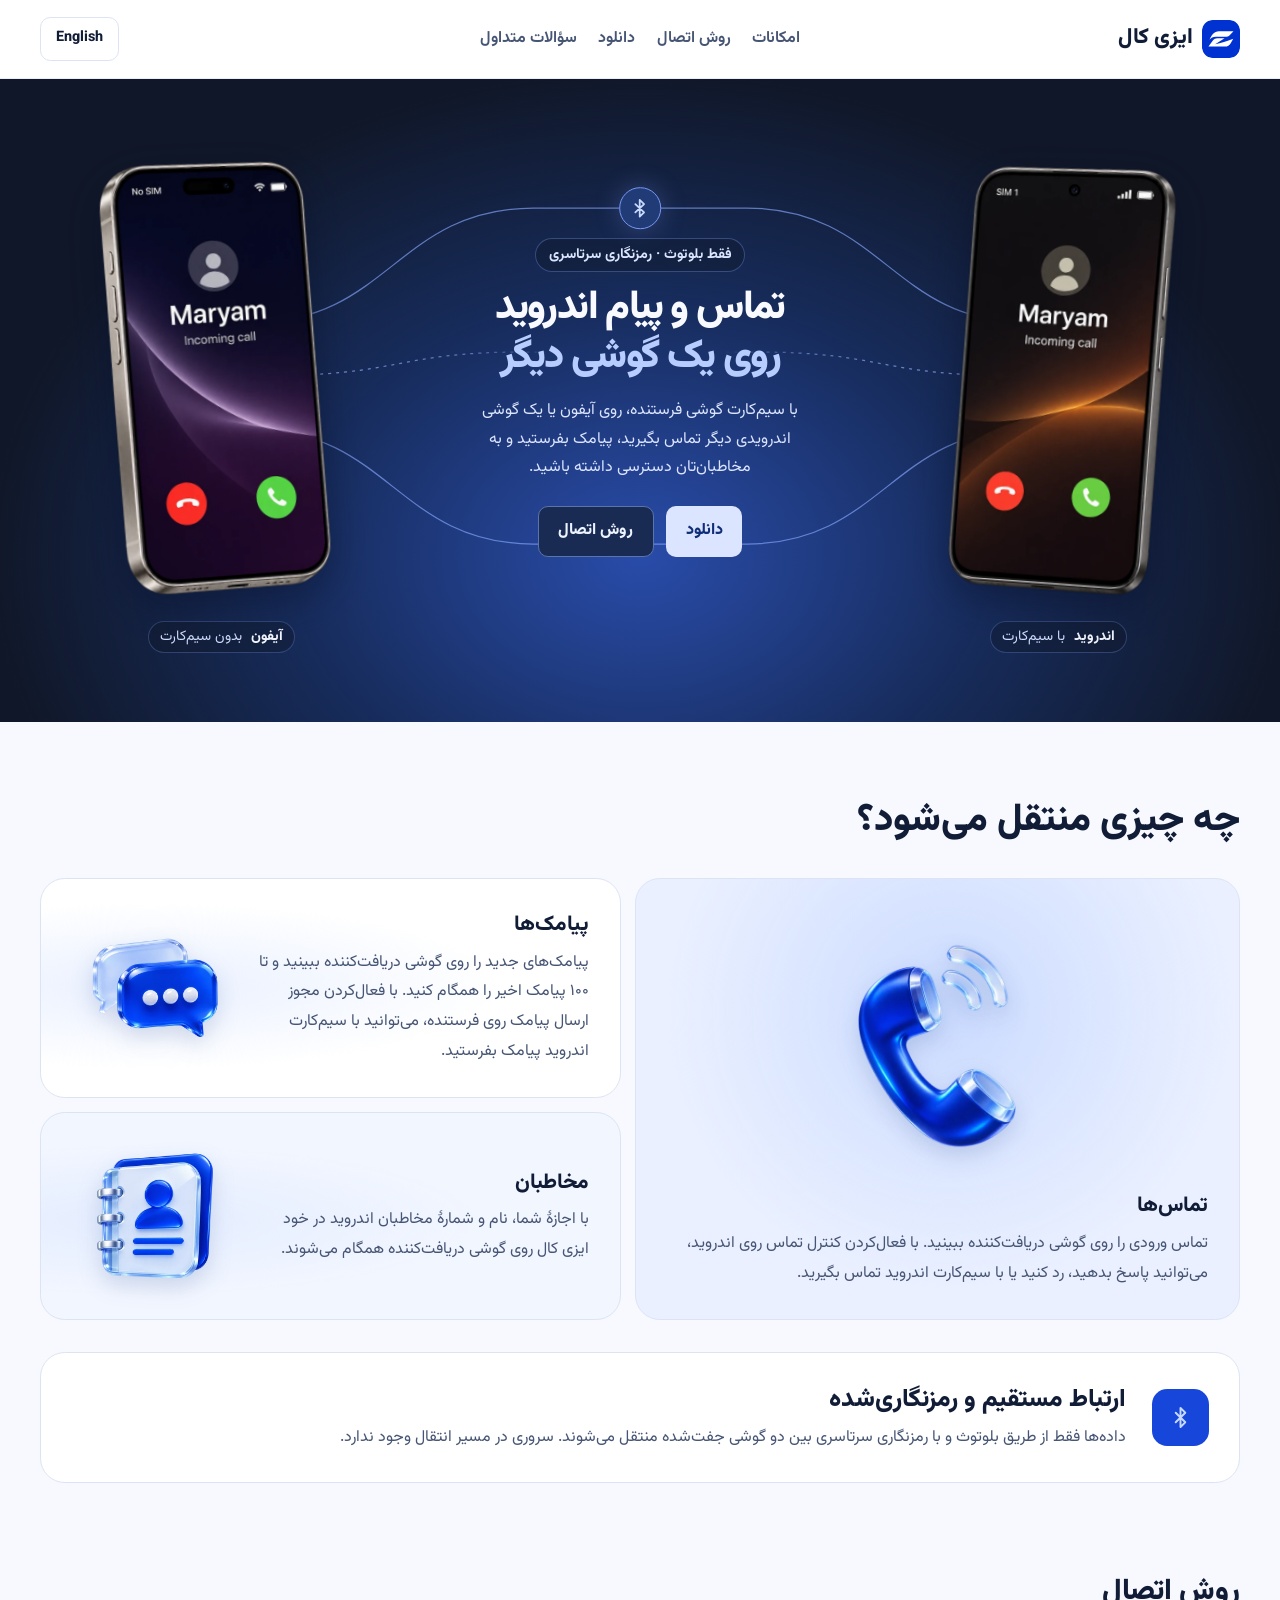
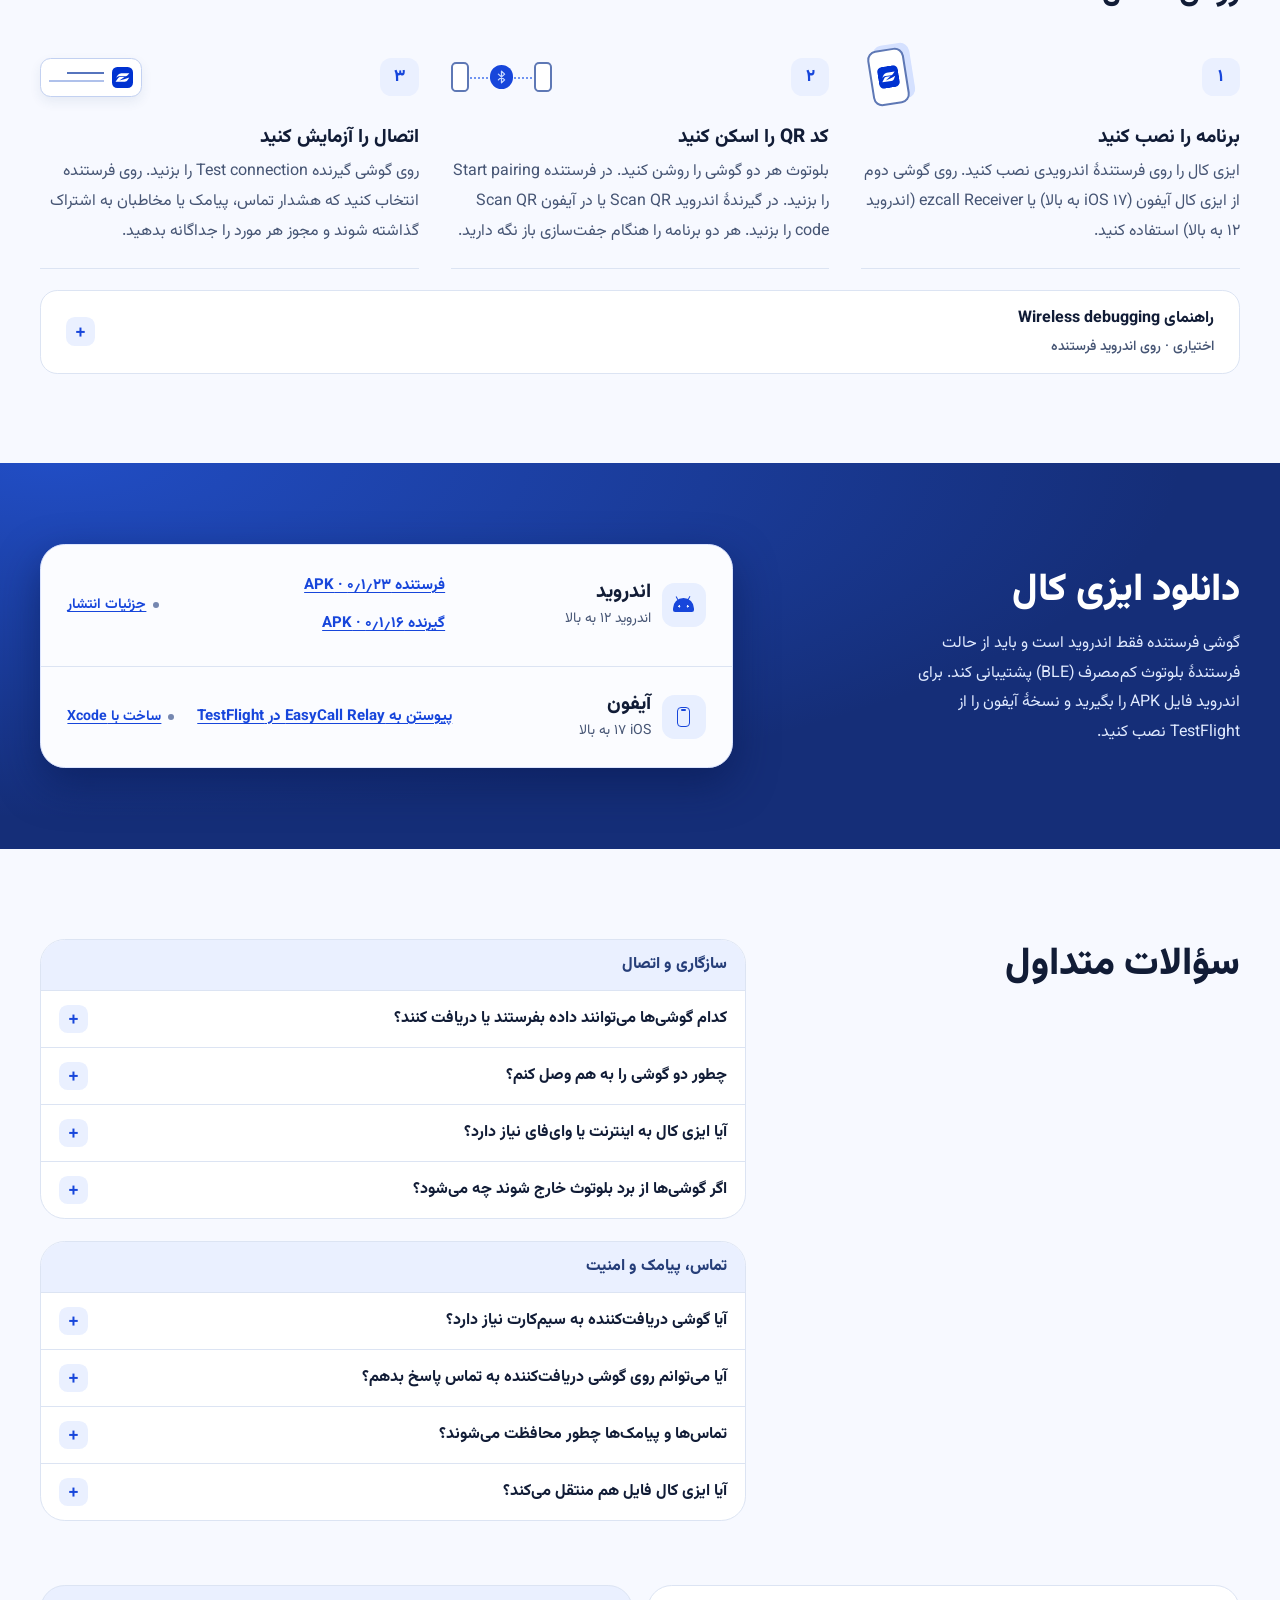
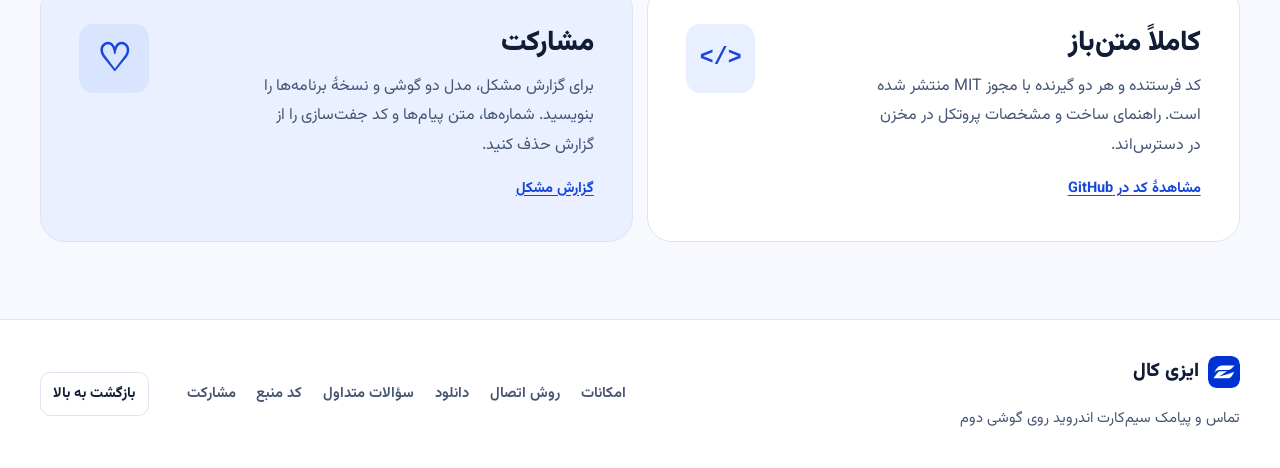
==== docs/index.html @ 279ec1f6 "Release EasyCall Android Sender 0.1.23 and Receiver 0.1.16 Sender checks in a live relayed call whet" ====
<!doctype html>
<html lang="fa" dir="rtl">
<head>
  <meta charset="utf-8">
  <meta name="viewport" content="width=device-width, initial-scale=1">
  <meta name="description" content="با ایزی کال، تماس و پیامک سیم‌کارت اندروید را روی آیفون یا یک گوشی اندرویدی دیگر مدیریت کنید و مخاطبان را از طریق بلوتوث با رمزنگاری سرتاسری همگام کنید.">
  <meta name="theme-color" content="#f7f9ff">
  <meta property="og:type" content="website">
  <meta property="og:title" content="ایزی کال | تماس و پیام اندروید روی یک گوشی دیگر">
  <meta property="og:description" content="تماس و پیامک سیم‌کارت اندروید را با بلوتوث روی آیفون یا یک گوشی اندرویدی دیگر مدیریت کنید.">
  <meta property="og:url" content="https://ehsatn.github.io/EZcall/">
  <meta property="og:image" content="https://ehsatn.github.io/EZcall/assets/ezcall-app-icon.png?v=vector">
  <link rel="alternate" hreflang="fa" href="https://ehsatn.github.io/EZcall/">
  <link rel="alternate" hreflang="en" href="https://ehsatn.github.io/EZcall/en.html">
  <link rel="canonical" href="https://ehsatn.github.io/EZcall/">
  <title>ایزی کال | تماس و پیام اندروید روی یک گوشی دیگر</title>
  <link rel="icon" href="assets/ezcall-app-icon.svg" type="image/svg+xml" sizes="any">
  <link rel="apple-touch-icon" href="assets/ezcall-app-icon.png?v=vector">
  <link rel="stylesheet" href="site.css">
</head>
<body>
  <a class="skip" href="#main">رفتن به محتوا</a>
  <header class="site-header" id="top">
    <div class="header wrap">
      <a class="brand" href="#top" aria-label="ایزی کال، ابتدای صفحه">
        <img src="assets/ezcall-app-icon.svg" width="44" height="44" alt=""><span>ایزی کال</span>
      </a>
      <nav aria-label="منوی اصلی">
        <a href="#features">امکانات</a>
        <a href="#how">روش اتصال</a>
        <a href="#download">دانلود</a>
        <a href="#faq">سؤالات متداول</a>
      </nav>
      <a class="header-action" lang="en" hreflang="en" href="en.html">English</a>
    </div>
  </header>

  <main id="main" tabindex="-1">
    <section class="hero" aria-labelledby="title">
      <div class="hero-layout wrap">
        <div class="hero-copy">
          <p class="eyebrow">فقط بلوتوث · رمزنگاری سرتاسری</p>
          <h1 id="title">تماس و پیام اندروید <span>روی یک گوشی دیگر</span></h1>
          <p class="hero-description">با سیم‌کارت گوشی فرستنده، روی آیفون یا یک گوشی اندرویدی دیگر تماس بگیرید، پیامک بفرستید و به مخاطبان‌تان دسترسی داشته باشید.</p>
          <div class="actions">
            <a class="button primary" href="#download">دانلود</a>
            <a class="button secondary" href="#how">روش اتصال</a>
          </div>
        </div>
        <figure class="hero-art">
          <div class="hero-devices">
            <svg class="hero-routes" viewBox="0 0 800 400" preserveAspectRatio="none" fill="none" aria-hidden="true" focusable="false">
              <defs>
                <linearGradient id="relay-midline">
                  <stop offset="0" stop-color="#98b6ff"/>
                  <stop offset=".28" stop-color="#98b6ff" stop-opacity=".65"/>
                  <stop offset=".4" stop-color="#98b6ff" stop-opacity="0"/>
                  <stop offset=".6" stop-color="#98b6ff" stop-opacity="0"/>
                  <stop offset=".72" stop-color="#98b6ff" stop-opacity=".65"/>
                  <stop offset="1" stop-color="#98b6ff"/>
                </linearGradient>
              </defs>
              <path class="route-outer" d="M0 155C136 155 149 60 289 60H511C651 60 664 155 800 155" vector-effect="non-scaling-stroke"/>
              <path class="route-inner" d="M0 200C158 200 140 180 281 180H519C660 180 642 200 800 200" vector-effect="non-scaling-stroke"/>
              <path class="route-outer" d="M0 245C136 245 149 340 289 340H511C651 340 664 245 800 245" vector-effect="non-scaling-stroke"/>
            </svg>
            <img class="hero-phone hero-phone-android" src="assets/ezcall-hero-android-maryam.webp" width="720" height="1080" fetchpriority="high" alt="تماس ورودی Maryam روی گوشی اندروید با نشان SIM 1">
            <span class="hero-relay" aria-hidden="true"><img src="assets/bluetooth.svg?v=ezcall-blue" width="24" height="24" alt=""></span>
            <img class="hero-phone hero-phone-iphone" src="assets/ezcall-hero-iphone-maryam.webp" width="720" height="1080" fetchpriority="high" alt="تماس ورودی Maryam روی آیفون با نشان No SIM">
          </div>
          <figcaption>
            <span><b>اندروید</b> با سیم‌کارت</span>
            <span><b>آیفون</b> بدون سیم‌کارت</span>
          </figcaption>
        </figure>
      </div>
    </section>

    <section class="features wrap" id="features" aria-labelledby="features-title">
      <h2 id="features-title">چه چیزی منتقل می‌شود؟</h2>
      <div class="feature-grid">
        <article class="feature-card feature-call">
          <div>
            <h3>تماس‌ها</h3>
            <p>تماس ورودی را روی گوشی دریافت‌کننده ببینید. با فعال‌کردن کنترل تماس روی اندروید، می‌توانید پاسخ بدهید، رد کنید یا با سیم‌کارت اندروید تماس بگیرید.</p>
          </div>
          <img src="assets/ezcall-feature-call.webp" width="500" height="500" alt="" loading="lazy">
        </article>
        <article class="feature-card feature-message">
          <div>
            <h3>پیامک‌ها</h3>
            <p>پیامک‌های جدید را روی گوشی دریافت‌کننده ببینید و تا ۱۰۰ پیامک اخیر را همگام کنید. با فعال‌کردن مجوز ارسال پیامک روی فرستنده، می‌توانید با سیم‌کارت اندروید پیامک بفرستید.</p>
          </div>
          <img src="assets/ezcall-feature-message.webp" width="500" height="500" alt="" loading="lazy">
        </article>
        <article class="feature-card feature-contacts">
          <div>
            <h3>مخاطبان</h3>
            <p>با اجازهٔ شما، نام و شمارهٔ مخاطبان اندروید در خود ایزی کال روی گوشی دریافت‌کننده همگام می‌شوند.</p>
          </div>
          <img src="assets/ezcall-feature-contacts.webp" width="500" height="500" alt="" loading="lazy">
        </article>
      </div>
    </section>

    <section class="privacy wrap" aria-labelledby="privacy-title">
      <div class="privacy-panel">
        <span class="privacy-icon" aria-hidden="true"><img src="assets/bluetooth.svg?v=ezcall-blue" width="28" height="28" alt=""></span>
        <div>
          <h2 id="privacy-title">ارتباط مستقیم و رمزنگاری‌شده</h2>
          <p>داده‌ها فقط از طریق بلوتوث و با رمزنگاری سرتاسری بین دو گوشی جفت‌شده منتقل می‌شوند. سروری در مسیر انتقال وجود ندارد.</p>
        </div>
      </div>
    </section>

    <section class="how wrap" id="how" aria-labelledby="how-title">
      <h2 id="how-title">روش اتصال</h2>
      <ol class="steps" role="list">
        <li>
          <div class="step-art" aria-hidden="true">
            <span class="step-index">۱</span>
            <span class="install-preview"><img src="assets/ezcall-app-icon.svg" width="28" height="28" alt=""></span>
          </div>
          <div><h3>برنامه را نصب کنید</h3><p>ایزی کال را روی فرستندهٔ اندرویدی نصب کنید. روی گوشی دوم از ایزی کال آیفون (iOS ۱۷ به بالا) یا ezcall Receiver (اندروید ۱۲ به بالا) استفاده کنید.</p></div>
        </li>
        <li>
          <div class="step-art" aria-hidden="true">
            <span class="step-index">۲</span>
            <span class="pair-preview">
              <span class="pair-device"></span>
              <img src="assets/bluetooth.svg?v=ezcall-blue" width="24" height="24" alt="">
              <span class="pair-device"></span>
            </span>
          </div>
          <div><h3>کد QR را اسکن کنید</h3><p>بلوتوث هر دو گوشی را روشن کنید. در فرستنده <bdi dir="ltr">Start pairing</bdi> را بزنید. در گیرندهٔ اندروید <bdi dir="ltr">Scan QR</bdi> یا در آیفون <bdi dir="ltr">Scan QR code</bdi> را بزنید. هر دو برنامه را هنگام جفت‌سازی باز نگه دارید.</p></div>
        </li>
        <li>
          <div class="step-art" aria-hidden="true">
            <span class="step-index">۳</span>
            <span class="notification-preview">
              <img src="assets/ezcall-app-icon.svg" width="28" height="28" alt="">
              <span class="notification-lines"></span>
            </span>
          </div>
          <div><h3>اتصال را آزمایش کنید</h3><p>روی گوشی گیرنده <bdi dir="ltr">Test connection</bdi> را بزنید. روی فرستنده انتخاب کنید که هشدار تماس، پیامک یا مخاطبان به اشتراک گذاشته شوند و مجوز هر مورد را جداگانه بدهید.</p></div>
        </li>
      </ol>
      <details class="wireless-guide" id="wireless-debugging">
        <summary><span>راهنمای <bdi dir="ltr">Wireless debugging</bdi><small>اختیاری · روی اندروید فرستنده</small></span></summary>
        <div class="wireless-content">
          <p>برای شنیدن صدای تماس روی گوشی دریافت‌کننده، ایزی کال ابتدا با ابزار اشکال‌زدایی همان گوشی اندروید جفت می‌شود. جفت‌سازی دو گوشی با QR انجام می‌شود و داده‌ها بین گوشی‌ها از طریق بلوتوث جابه‌جا می‌شوند.</p>
          <ol>
            <li>اندروید را به وای‌فای وصل کنید و <bdi dir="ltr">Developer options</bdi> را فعال کنید. در بیشتر گوشی‌ها، در بخش <bdi dir="ltr">About phone</bdi> باید هفت بار روی <bdi dir="ltr">Build number</bdi> بزنید.</li>
            <li>در ایزی کال <bdi dir="ltr">Pair with Wireless debugging</bdi> را بزنید. اگر برنامه درخواست مجوز اعلان کرد، آن را تأیید کنید.</li>
            <li>در <bdi dir="ltr">Developer options</bdi>، گزینهٔ <bdi dir="ltr">Wireless debugging</bdi> را روشن کنید و روی <bdi dir="ltr">Pair device with pairing code</bdi> بزنید. پنجرهٔ کد را باز نگه دارید.</li>
            <li>نوار اعلان‌های گوشی را باز کنید، روی <bdi dir="ltr">Enter code</bdi> در اعلان ایزی کال بزنید و کد شش‌رقمی را وارد کنید. اگر برنامه پورت را پیدا نکرد، کد و پورت همان پنجره را با قالب <code dir="ltr">123456:37811</code> وارد کنید.</li>
          </ol>
          <p>پس از جفت‌سازی، در بخش <bdi dir="ltr">Call audio on the receiving phone</bdi> روی <bdi dir="ltr">Set up call audio</bdi> بزنید. برنامه حالت صدای دوطرفه یا فقط شنیدن را بر اساس پشتیبانی گوشی نشان می‌دهد. برای لغو دسترسی، <bdi dir="ltr">ezcall</bdi> را از فهرست <bdi dir="ltr">Paired devices</bdi> حذف کنید.</p>
          <a href="https://developer.android.com/studio/debug/dev-options">راهنمای تنظیمات توسعه‌دهندهٔ اندروید</a>
        </div>
      </details>
    </section>

    <section class="download-band" id="download" aria-labelledby="download-title">
      <div class="download wrap">
        <div class="section-intro">
          <h2 id="download-title">دانلود ایزی کال</h2>
          <p>گوشی فرستنده فقط اندروید است و باید از حالت فرستندهٔ بلوتوث کم‌مصرف (BLE) پشتیبانی کند. برای اندروید فایل APK را بگیرید و نسخهٔ آیفون را از TestFlight نصب کنید.</p>
        </div>
        <div class="platforms">
          <article class="platform">
            <header class="platform-header">
              <span class="platform-icon" aria-hidden="true"><span class="android-mark"></span></span>
              <div><h3>اندروید</h3><p>اندروید ۱۲ به بالا</p></div>
            </header>
            <ul class="platform-roles" role="list">
              <li><a href="https://github.com/ehsatn/EZcall/releases/download/android-2026-11-28-2/ezcall-sender-0.1.23-release.apk">فرستنده ۰٫۱٫۲۳ · APK</a></li>
              <li><a href="https://github.com/ehsatn/EZcall/releases/download/android-2026-11-28-2/ezcall-receiver-0.1.16-release.apk">گیرنده ۰٫۱٫۱۶ · APK</a></li>
            </ul>
            <a class="platform-release" id="android-download" href="https://github.com/ehsatn/EZcall/releases/latest">جزئیات انتشار</a>
          </article>
          <article class="platform">
            <header class="platform-header">
              <span class="platform-icon" aria-hidden="true"><span class="ios-mark"></span></span>
              <div><h3>آیفون</h3><p><bdi dir="ltr">iOS</bdi> ۱۷ به بالا</p></div>
            </header>
            <ul class="platform-roles" role="list"><li><a href="https://testflight.apple.com/join/gRnJCZ5E">پیوستن به EasyCall Relay در TestFlight</a></li></ul>
            <a class="platform-release" id="ios-download" href="https://github.com/ehsatn/EZcall/blob/main/ios/README.md">ساخت با Xcode</a>
          </article>
        </div>
      </div>
    </section>

    <section class="faq wrap" id="faq" aria-labelledby="faq-title">
      <h2 id="faq-title">سؤالات متداول</h2>
      <div class="faq-list">
        <h3>سازگاری و اتصال</h3>
        <details>
          <summary>کدام گوشی‌ها می‌توانند داده بفرستند یا دریافت کنند؟</summary>
          <p>فرستنده یک گوشی با اندروید ۱۲ یا بالاتر و پشتیبانی از ارسال BLE است. گوشی دوم می‌تواند آیفون با iOS ۱۷ یا بالاتر یا اندروید ۱۲ یا بالاتر با برنامهٔ ezcall Receiver باشد.</p>
        </details>
        <details>
          <summary>چطور دو گوشی را به هم وصل کنم؟</summary>
          <p>بلوتوث هر دو گوشی را روشن کنید. در فرستنده <bdi dir="ltr">Start pairing</bdi> را بزنید و کد را در برنامهٔ دریافت‌کننده اسکن کنید. سپس روی گیرنده <bdi dir="ltr">Test connection</bdi> را اجرا کنید. <a href="#how">مراحل اتصال</a> · <a href="#wireless-debugging">راهنمای Wireless debugging</a></p>
        </details>
        <details>
          <summary>آیا ایزی کال به اینترنت یا وای‌فای نیاز دارد؟</summary>
          <p>جفت‌سازی با QR و انتقال داده‌ها فقط با بلوتوث انجام می‌شوند و به اینترنت یا حساب کاربری نیاز ندارند. اتصال به وای‌فای برای راه‌اندازی اختیاری صدای تماس از طریق <bdi dir="ltr">Wireless debugging</bdi> روی اندروید لازم است.</p>
        </details>
        <details>
          <summary>اگر گوشی‌ها از برد بلوتوث خارج شوند چه می‌شود؟</summary>
          <p>وقتی گوشی‌ها دوباره نزدیک هم قرار بگیرند و انتقال فعال باشد، برنامه تلاش می‌کند دوباره وصل شود. هشدار تماس به اتصال هنگام زنگ‌خوردن نیاز دارد. بعد از اتصال می‌توانید پیامک‌های اخیر را در برنامهٔ دریافت‌کننده همگام کنید.</p>
        </details>
      </div>
      <div class="faq-list">
        <h3>تماس، پیامک و امنیت</h3>
        <details>
          <summary>آیا گوشی دریافت‌کننده به سیم‌کارت نیاز دارد؟</summary>
          <p>سیم‌کارت فعال برای دریافت تماس و پیامک روی گوشی اندرویدِ فرستنده لازم است. آیفون یا اندرویدِ دریافت‌کننده برای این کار به سیم‌کارت نیاز ندارد.</p>
        </details>
        <details>
          <summary>آیا می‌توانم روی گوشی دریافت‌کننده به تماس پاسخ بدهم؟</summary>
          <p>بله. با فعال‌کردن <bdi dir="ltr">Call control</bdi> روی اندروید می‌توانید از گوشی دریافت‌کننده پاسخ بدهید، تماس را رد کنید یا شماره بگیرید. برای شنیدن مکالمه روی گوشی دریافت‌کننده باید <a href="#wireless-debugging">صدای تماس را راه‌اندازی کنید</a>. امکان مکالمهٔ دوطرفه به پشتیبانی گوشی اندروید بستگی دارد.</p>
        </details>
        <details>
          <summary>تماس‌ها و پیامک‌ها چطور محافظت می‌شوند؟</summary>
          <p>ایزی کال هنگام جفت‌سازی از QR برای احراز هویت استفاده می‌کند. هر اتصال کلیدهای تازه دارد و داده‌ها با <bdi dir="ltr">AES-256-GCM</bdi> به‌صورت سرتاسری رمزنگاری می‌شوند. انتقال مستقیماً بین گوشی‌ها انجام می‌شود. کد QR جفت‌سازی را فقط به گوشی مورد اعتماد خود نشان دهید.</p>
        </details>
        <details>
          <summary>آیا ایزی کال فایل هم منتقل می‌کند؟</summary>
          <p>انتقال فایل پشتیبانی نمی‌شود. ایزی کال برای مدیریت تماس و پیامک و همگام‌سازی مخاطبان طراحی شده است.</p>
        </details>
      </div>
    </section>

    <section class="project wrap" aria-label="کد منبع و مشارکت">
      <div class="project-panel">
        <article class="project-section" id="opensource">
          <div class="project-copy">
            <h2>کاملاً متن‌باز</h2>
            <p>کد فرستنده و هر دو گیرنده با مجوز MIT منتشر شده است. راهنمای ساخت و مشخصات پروتکل در مخزن در دسترس‌اند.</p>
            <a class="status" id="source-link" href="https://github.com/ehsatn/EZcall">مشاهدهٔ کد در GitHub</a>
          </div>
          <span class="project-icon code-icon" dir="ltr" aria-hidden="true">&lt;/&gt;</span>
        </article>
        <article class="project-section project-support" id="support">
          <div class="project-copy">
            <h2>مشارکت</h2>
            <p>برای گزارش مشکل، مدل دو گوشی و نسخهٔ برنامه‌ها را بنویسید. شماره‌ها، متن پیام‌ها و کد جفت‌سازی را از گزارش حذف کنید.</p>
            <a class="status" href="https://github.com/ehsatn/EZcall/issues">گزارش مشکل</a>
          </div>
          <span class="project-icon heart-icon" aria-hidden="true">♡</span>
        </article>
      </div>
    </section>
  </main>

  <footer class="footer">
    <div class="footer-inner wrap">
      <div class="footer-brand">
        <a class="brand" href="#top" aria-label="ایزی کال، بازگشت به ابتدای صفحه">
          <img src="assets/ezcall-app-icon.svg" width="44" height="44" alt=""><span>ایزی کال</span>
        </a>
        <p>تماس و پیامک سیم‌کارت اندروید روی گوشی دوم</p>
      </div>
      <nav class="footer-nav" aria-label="پیوندهای پایانی">
        <a href="#features">امکانات</a>
        <a href="#how">روش اتصال</a>
        <a href="#download">دانلود</a>
        <a href="#faq">سؤالات متداول</a>
        <a href="#opensource">کد منبع</a>
        <a href="#support">مشارکت</a>
      </nav>
      <a class="footer-top" href="#top">بازگشت به بالا</a>
    </div>
  </footer>
</body>
</html>
---- docs/site.css ----
@font-face {
  font-family: Vazirmatn;
  src: url("assets/vazirmatn.ttf") format("truetype");
  font-weight: 100 900;
  font-display: swap;
}

:root {
  color-scheme: light;
  --background: #f7f9ff;
  --white: #fff;
  --ink: #111c36;
  --muted: #465574;
  --primary: #1746db;
  --line: #dce4f3;
  --soft-blue: #eaf0ff;
  --radius: 1.55rem;
  --font-family: Vazirmatn, Tahoma, sans-serif;
}

*, *::before, *::after { box-sizing: border-box; }
html { background: var(--background); scroll-behavior: smooth; }
body { margin: 0; color: var(--ink); font: 400 1rem/1.85 var(--font-family); }
a { color: inherit; text-decoration: none; }
a:focus-visible, summary:focus-visible, main:focus-visible { outline: 3px solid #587cf2; outline-offset: 4px; }
img { display: block; max-width: 100%; }
h1, h2, h3, p, figure { margin: 0; }
h1, h2 { text-wrap: balance; }
h2 { font-size: clamp(1.67rem, 3vw, 2.55rem); font-weight: 840; line-height: 1.38; }
h3 { font-size: clamp(1.12rem, 1.65vw, 1.5rem); font-weight: 800; line-height: 1.45; }
section[id], article[id] { scroll-margin-block-start: 1.4rem; }
.wrap { width: min(75rem, calc(100% - 5rem)); margin-inline: auto; }
.skip { position: absolute; z-index: 3; inset-block-start: .5rem; inset-inline-start: .5rem; padding: .45rem .95rem; background: #fff; transform: translateY(-170%); }
.skip:focus { transform: none; }

.site-header { border-block-end: 1px solid #e8edf7; background: var(--white); }
.header {
  display: grid;
  grid-template-columns: 1fr auto 1fr;
  align-items: center;
  min-height: 4.85rem;
  gap: .9rem;
}
.brand { display: inline-flex; align-items: center; gap: .58rem; width: fit-content; font-size: 1.35rem; font-weight: 850; line-height: 1.35; }
.brand img { width: 2.35rem; height: 2.35rem; border-radius: .68rem; }
nav { display: flex; gap: clamp(.45rem, 1.65vw, 1.45rem); color: var(--muted); font-weight: 650; }
nav a, .header-action { display: inline-flex; align-items: center; min-height: 2.75rem; }
nav a:hover { color: var(--primary); }
.header-action { justify-self: end; padding-inline: .95rem; border: 1px solid var(--line); border-radius: .65rem; color: var(--ink); font-size: .9rem; font-weight: 750; }
.header-action:hover { border-color: #b8c9fd; color: var(--primary); background: #f5f8ff; }

.hero { --accent: #b7cdff; overflow: hidden; background: radial-gradient(ellipse at 50% 74%, #294caa 0%, #172c5c 38%, transparent 72%), #101728; color: #f8faff; font-family: Dana, var(--font-family); line-height: 1.8; }
.hero-layout { --hero-center: 41%; display: grid; grid-template-columns: minmax(0, 1fr); align-items: center; padding-block: clamp(2.5rem, 4.5vw, 4.2rem) clamp(2.7rem, 5vw, 4.7rem); }
.hero-copy, .hero-art { grid-area: 1 / 1; }
.hero-copy { z-index: 1; justify-self: center; width: var(--hero-center); text-align: center; }
.eyebrow { display: inline-block; padding: .22rem .8rem; border: 1px solid #799cf059; border-radius: 2rem; background: #10172866; color: #dce5ff; font-size: .89rem; font-weight: 700; }
h1 { font-size: clamp(1.95rem, 3.12vw, 2.95rem); font-weight: 870; line-height: 1.24; letter-spacing: -.04em; margin-block: .72rem .88rem; }
h1 span { display: block; color: var(--accent); }
.hero-description { max-inline-size: 40ch; margin-inline: auto; color: #dce5ff; text-wrap: pretty; }
.actions { display: flex; flex-wrap: wrap; align-items: center; justify-content: center; gap: .6rem .75rem; margin-block-start: 1.45rem; }
.button { display: inline-flex; justify-content: center; align-items: center; min-height: 3.15rem; padding: .48rem 1.22rem; border-radius: .62rem; font-weight: 800; transition: background-color .2s ease; }
.primary { color: #102d78; background: #dce5ff; }
.primary:hover { background: #e1ebff; }
.secondary { border: 1px solid #5b74ab; color: #edf3ff; background: #192b53; }
.secondary:hover { background: #28427b; }

.hero-art { min-width: 0; }
.hero-devices, .hero-art figcaption { display: grid; grid-template-columns: minmax(0, 1fr) var(--hero-center) minmax(0, 1fr); }
.hero-devices { position: relative; isolation: isolate; align-items: center; }
.hero-routes { position: absolute; z-index: -1; inset: 0 18%; width: 64%; height: 100%; pointer-events: none; }
.route-outer { stroke: #89aaff; stroke-width: 1.25; opacity: .64; }
.route-inner { stroke: url(#relay-midline); stroke-width: 1.25; stroke-dasharray: 3 5; opacity: .8; }
.hero-phone { grid-row: 1; justify-self: center; width: min(100%, 20rem); height: auto; filter: drop-shadow(0 .85rem 1.3rem #060d2880); }
.hero-phone-android { grid-column: 1; transform: rotate(4deg); }
.hero-phone-iphone { grid-column: 3; transform: rotate(-4deg); }
.hero-relay { position: absolute; inset: 15% auto auto 50%; transform: translate(-50%, -50%); display: grid; place-items: center; width: 2.6rem; aspect-ratio: 1; border: 1px solid #7598f3; border-radius: 50%; background: #213b76; box-shadow: 0 0 1.6rem #86a8ff45; }
.hero-relay img { width: 1.3rem; height: 1.3rem; }
.hero-art figcaption { padding: .3rem .4rem; color: #d2dfff; text-align: center; font-size: .88rem; }
.hero-art figcaption span { justify-self: center; padding: .16rem .7rem; border: 1px solid #799cf04d; border-radius: 1rem; background: #10172866; }
.hero-art figcaption span:last-child { grid-column: 3; }
.hero-art figcaption b { font-weight: 780; margin-inline-end: .3rem; color: #f4f7ff; }

.features { padding-block: clamp(2.7rem, 5.7vw, 5rem) clamp(1.3rem, 2.5vw, 2.35rem); }
.features h2 { margin-block-end: clamp(1.05rem, 2.4vw, 1.85rem); }
.feature-grid { display: grid; grid-template-columns: minmax(0, 1fr) minmax(0, .96fr); gap: .85rem; }
.feature-card {
  position: relative;
  display: grid;
  grid-template-columns: minmax(0, 1fr) minmax(0, .5fr);
  align-items: center;
  gap: clamp(.5rem, 1.75vw, 1.25rem);
  padding: clamp(1.05rem, 2.45vw, 1.95rem);
  border: 1px solid var(--line);
  border-radius: var(--radius);
  background: var(--white);
}
.feature-call {
  grid-row: span 2;
  grid-template: minmax(0, 1fr) auto / minmax(0, 1fr);
  gap: .55rem;
  background: radial-gradient(ellipse at 52% 30%, #cbdbff, transparent 64%), #eaf0ff;
}
.feature-message { background: radial-gradient(ellipse at 19% 49%, #e9f0ff, transparent 53%), var(--white); }
.feature-contacts { background: radial-gradient(ellipse at 17% 52%, #e4edff, transparent 50%), #f2f6ff; }
.feature-card p { margin-block-start: .45rem; color: var(--muted); text-wrap: pretty; }
.feature-card img { width: min(100%, 9rem); height: auto; justify-self: center; filter: drop-shadow(0 .6rem .65rem #193d842b); transition: transform .24s ease; }
.feature-card:hover img { transform: translateY(-.22rem); }
.feature-call img { grid-row: 1; width: min(100%, 14.5rem); }

.privacy { margin-block-end: clamp(3.4rem, 7vw, 6.2rem); }
.privacy-panel {
  display: grid;
  grid-template-columns: auto minmax(0, 1fr);
  align-items: center;
  gap: clamp(.85rem, 2.45vw, 1.6rem);
  padding: clamp(1rem, 2.7vw, 1.85rem);
  border: 1px solid var(--line);
  border-radius: var(--radius);
  background: var(--white);
}
.privacy-icon { display: grid; place-items: center; width: clamp(2.8rem, 6vw, 3.6rem); aspect-ratio: 1; border-radius: .95rem; background: var(--primary); }
.privacy-icon img { width: 1.48rem; height: 1.48rem; }
.privacy h2 { font-size: clamp(1.17rem, 2vw, 1.55rem); }
.privacy p { margin-block-start: .35rem; color: var(--muted); text-wrap: pretty; }

.how { padding-block-end: clamp(3.6rem, 7vw, 6rem); }
.how h2 { margin-block-end: clamp(1.1rem, 2.7vw, 1.9rem); font-size: clamp(1.46rem, 2.3vw, 2rem); }
.steps { display: grid; grid-template-columns: repeat(3, minmax(0, 1fr)); gap: clamp(1rem, 3vw, 2rem); margin: 0; padding: 0; list-style: none; }
.steps li { min-width: 0; padding: 0 0 1.35rem; border-block-end: 1px solid var(--line); }
.step-art { display: flex; align-items: center; justify-content: space-between; gap: .6rem; min-height: 4.2rem; margin-block-end: .85rem; }
.step-index { display: grid; flex: none; place-items: center; width: 2.4rem; aspect-ratio: 1; border-radius: .72rem; background: var(--soft-blue); color: var(--primary); font-size: 1.05rem; font-weight: 800; }
.install-preview { display: grid; place-items: center; width: 2.3rem; height: 3.5rem; margin-inline-end: .55rem; border: 2px solid #5e78b5; border-radius: .58rem; background: var(--white); box-shadow: .38rem -.25rem 0 #d5e1ff; transform: rotate(-9deg); }
.install-preview img, .notification-preview img { flex: none; width: 1.32rem; height: 1.32rem; }
.pair-preview { position: relative; isolation: isolate; display: flex; align-items: center; justify-content: space-between; gap: .4rem; width: 6.35rem; }
.pair-preview::before { content: ""; position: absolute; z-index: -1; inset-inline: .5rem; inset-block-start: 50%; border-block-start: 2px dotted #7094f1; }
.pair-device { flex: none; width: 1.12rem; height: 1.91rem; border: 2px solid #5e78b5; border-radius: .32rem; background: var(--white); }
.pair-preview img { box-sizing: content-box; width: .92rem; height: .92rem; padding: .28rem; border-radius: 50%; background: var(--primary); }
.notification-preview { display: flex; align-items: center; gap: .45rem; width: 6.35rem; padding: .5rem; border: 1px solid #c3d1f1; border-radius: .66rem; background: var(--white); box-shadow: 0 .3rem .75rem #28497e15; }
.notification-lines { flex: 1; height: .65rem; background: linear-gradient(#5674bd, #5674bd) right top / 68% .15rem no-repeat, linear-gradient(#afc1eb, #afc1eb) right bottom / 100% .15rem no-repeat; }
.steps h3 { font-size: 1.19rem; }
.steps p { margin-block-start: .35rem; color: var(--muted); text-wrap: pretty; }

.wireless-guide { margin-block-start: 1.3rem; border: 1px solid var(--line); border-radius: 1.08rem; background: var(--white); scroll-margin-block-start: 1.4rem; }
.wireless-guide summary, .faq-list summary {
  display: flex;
  align-items: center;
  justify-content: space-between;
  gap: .75rem;
  min-height: 3.5rem;
  cursor: pointer;
  list-style: none;
  font-weight: 730;
  transition: color .18s ease, background-color .18s ease;
}
.wireless-guide summary { padding: .85rem clamp(1rem, 2.4vw, 1.55rem); border-radius: 1rem; }
.wireless-guide summary small { display: block; color: var(--muted); font-size: .86rem; font-weight: 540; }
.wireless-guide summary::-webkit-details-marker, .faq-list summary::-webkit-details-marker { display: none; }
.wireless-guide summary::after, .faq-list summary::after {
  display: grid;
  flex: none;
  place-items: center;
  width: 1.8rem;
  aspect-ratio: 1;
  border-radius: .55rem;
  background: var(--soft-blue);
  color: var(--primary);
  content: "+";
  font: 610 1.25rem/1 var(--font-family);
}
.wireless-guide[open] summary::after, .faq-list details[open] summary::after { content: "−"; }
.wireless-guide summary:hover, .faq-list summary:hover, .faq-list details[open] summary { color: var(--primary); background: #f3f6fe; }
.wireless-guide summary:focus-visible, .faq-list summary:focus-visible { outline-offset: -3px; }
.wireless-content { padding: .15rem clamp(1rem, 2.4vw, 1.55rem) 1.25rem; color: var(--muted); }
.wireless-content ol { margin-block: .75rem; padding-inline-start: 1.4rem; }
.wireless-content li { padding-inline-start: .2rem; margin-block: .45rem; }
.wireless-content code { white-space: nowrap; }
.wireless-content a, .faq-list a { color: var(--primary); text-decoration: underline; text-underline-offset: .22em; font-weight: 680; }
.wireless-content > a { display: inline-block; margin-block-start: .7rem; }

.download-band { color: var(--white); background: radial-gradient(ellipse at 4% 0%, #214dc4, transparent 65%), #152e78; }
.download { display: grid; grid-template-columns: minmax(0, .78fr) minmax(0, 1.22fr); align-items: center; gap: clamp(1.45rem, 5vw, 4rem); padding-block: clamp(2.8rem, 6.3vw, 5.4rem); }
.section-intro p { margin-block-start: .7rem; max-inline-size: 38ch; color: #e0eaff; text-wrap: pretty; }
.platforms {
  container-type: inline-size;
  min-width: 0;
  border: 1px solid #dce5ff;
  border-radius: var(--radius);
  background: #fbfcff;
  color: var(--ink);
  box-shadow: 0 1rem 2.5rem #091b55a0;
}
.platform {
  display: grid;
  grid-template-columns: minmax(8.5rem, .95fr) minmax(0, 1.05fr) auto;
  align-items: center;
  gap: .95rem;
  min-width: 0;
  padding: clamp(1rem, 2vw, 1.45rem) clamp(1rem, 2.15vw, 1.65rem);
}
.platform + .platform { border-block-start: 1px solid var(--line); }
.platform-header { display: flex; align-items: center; gap: .65rem; }
.platform-header h3 { font-size: 1.22rem; }
.platform-header p { color: var(--muted); font-size: .88rem; white-space: nowrap; }
.platform-icon { display: grid; flex: none; place-items: center; width: 2.75rem; aspect-ratio: 1; border-radius: .78rem; background: #e8efff; color: var(--primary); }
.platform-roles { display: grid; gap: .12rem; margin: 0; padding: 0; list-style: none; font-size: .94rem; font-weight: 730; }
.platform-roles li { display: flex; flex-wrap: wrap; align-items: baseline; column-gap: .45rem; }
.platform-roles small { color: var(--muted); font-size: .83rem; font-weight: 540; }
.platform-release { display: flex; align-items: center; gap: .4rem; justify-self: end; color: var(--muted); font-size: .88rem; font-weight: 680; white-space: nowrap; }
.platform-release::before { content: ""; flex: none; width: .38rem; aspect-ratio: 1; border-radius: 50%; background: #7587b0; }

@container (max-width: 33rem) {
  .platform { grid-template-columns: minmax(0, 1fr) auto; gap: .55rem .7rem; }
  .platform-roles { grid-column: 1 / -1; grid-row: 2; padding-inline-start: 3.4rem; }
}
.android-mark { position: relative; width: 1.3rem; height: .85rem; border-radius: 1rem 1rem .2rem .2rem; background: radial-gradient(circle at 30% 60%, #e8efff 0 .06rem, transparent .08rem), radial-gradient(circle at 70% 60%, #e8efff 0 .06rem, transparent .08rem), currentColor; }
.android-mark::before, .android-mark::after { content: ""; position: absolute; width: .09rem; height: .38rem; background: currentColor; top: -.17rem; }
.android-mark::before { left: .26rem; transform: rotate(-28deg); }
.android-mark::after { right: .26rem; transform: rotate(28deg); }
.ios-mark { position: relative; width: .82rem; height: 1.3rem; border: .12rem solid currentColor; border-radius: .25rem; }
.ios-mark::after { content: ""; position: absolute; width: .3rem; height: .09rem; inset: .11rem 0 auto; margin-inline: auto; background: currentColor; border-radius: .1rem; }

.faq {
  display: grid;
  grid-template-columns: minmax(0, .75fr) minmax(0, 1.25fr);
  align-items: start;
  gap: 1.35rem clamp(1.5rem, 5.5vw, 5rem);
  padding-block: clamp(3.5rem, 7vw, 6rem) clamp(2.4rem, 5vw, 4.25rem);
}
.faq h2 { grid-row: span 2; }
.faq-list { grid-column: 2; min-width: 0; overflow: hidden; border: 1px solid var(--line); border-radius: var(--radius); background: var(--white); }
.faq-list h3 { padding: .85rem 1.15rem; background: #eaf0ff; color: #263e79; font-size: 1rem; }
.faq-list details { border-block-start: 1px solid var(--line); }
.faq-list summary { padding: .75rem 1.15rem; }
.faq-list p { padding: .2rem 1.15rem 1rem; color: var(--muted); max-inline-size: 68ch; }

.project { padding-block-end: clamp(3.4rem, 6vw, 5.7rem); }
.project-panel { display: grid; grid-template-columns: repeat(2, minmax(0, 1fr)); gap: .85rem; }
.project-section {
  display: grid;
  grid-template-columns: minmax(0, 1fr) auto;
  gap: clamp(.75rem, 3vw, 2.1rem);
  padding: clamp(1.15rem, 3vw, 2.55rem);
  border: 1px solid var(--line);
  border-radius: var(--radius);
  background: var(--white);
}
.project-support { background: #eaf0ff; }
.project-copy { display: grid; grid-template-rows: auto 1fr auto; justify-items: start; }
.project-icon { display: grid; place-items: center; align-self: start; width: clamp(2.65rem, 5.4vw, 4.65rem); aspect-ratio: 1; border-radius: .9rem; background: #e8efff; color: var(--primary); }
.project-support .project-icon { background: #d9e5ff; }
.code-icon { font: 750 clamp(.9rem, 2vw, 1.45rem)/1 Consolas, monospace; }
.heart-icon { font: 650 clamp(1.5rem, 3.1vw, 2.35rem)/1 Arial, sans-serif; }
.project-section h2 { font-size: clamp(1.3rem, 2.2vw, 1.75rem); }
.project-section p { margin-block: .55rem .95rem; color: var(--muted); max-inline-size: 37ch; text-wrap: pretty; }
.status { color: #2d4c98; font-size: .91rem; font-weight: 710; }

.footer { border-block-start: 1px solid var(--line); background: var(--white); }
.footer-inner { display: grid; grid-template-columns: minmax(0, 1fr) auto auto; align-items: center; gap: 1rem clamp(1rem, 3vw, 2.35rem); padding-block: clamp(1.35rem, 3vw, 2.25rem); }
.footer-brand p { margin-block-start: .35rem; color: var(--muted); font-size: .92rem; }
.footer .brand { font-size: 1.2rem; }
.footer .brand img { width: 2rem; height: 2rem; border-radius: .55rem; }
.footer-nav { flex-wrap: wrap; column-gap: clamp(.65rem, 1.8vw, 1.3rem); font-size: .92rem; }
.footer-top { display: inline-flex; align-items: center; width: fit-content; min-height: 2.75rem; padding-inline: .78rem; border: 1px solid var(--line); border-radius: .65rem; white-space: nowrap; font-size: .9rem; font-weight: 730; }
.footer-top:hover { border-color: #b8c9fd; color: var(--primary); background: #f5f8ff; }

@media (max-width: 64rem) {
  .footer-inner { grid-template-columns: minmax(0, 1fr) auto; }
  .footer-nav { grid-row: 2; grid-column: 1 / -1; border-block-start: 1px solid var(--line); padding-block-start: .55rem; }
}

@media (max-width: 58rem) {
  .wrap { width: calc(100% - 3rem); }
}

@media (max-width: 45rem) {
  .wrap { width: calc(100% - 2rem); }
  .header { grid-template-columns: 1fr 1fr; min-height: auto; gap: .2rem .55rem; padding-block: .6rem .28rem; }
  .header nav { grid-column: 1 / -1; grid-row: 2; justify-content: center; flex-wrap: wrap; gap: 0 clamp(.45rem, 2.7vw, 1.3rem); font-size: .91rem; }
  .hero-layout { padding-block: 1.9rem 2rem; gap: .95rem; }
  .hero-copy, .hero-art { grid-area: auto; }
  .hero-copy { width: 100%; }
  h1 { font-size: clamp(1.75rem, 7vw, 2.55rem); }
  .actions { margin-block-start: 1rem; }
  .hero-devices, .hero-art figcaption { grid-template-columns: repeat(2, minmax(0, 1fr)); }
  .hero-phone-iphone, .hero-art figcaption span:last-child { grid-column: 2; }
  .hero-routes { inset: 22% 20%; width: 60%; height: 56%; }
  .route-inner { stroke: #98b6ff; }
  .hero-relay { top: 50%; width: 2.15rem; }
  .hero-relay img { width: 1.08rem; height: 1.08rem; }
  .hero-art figcaption { font-size: .84rem; padding-inline: .25rem; }
  .feature-grid, .steps, .download, .faq, .project-panel { grid-template-columns: 1fr; }
  .feature-card, .feature-call { grid-row: auto; grid-template: auto / minmax(0, 1fr) minmax(0, .58fr); min-height: 9.5rem; }
  .feature-call img { grid-row: auto; width: min(100%, 9.4rem); }
  .steps { gap: 1rem; }
  .steps li { display: grid; grid-template-columns: 2.75rem minmax(0, 1fr); gap: .7rem; padding-block-end: 1.02rem; }
  .step-art { grid-column: 1; grid-row: 1; flex-direction: column; align-items: center; justify-content: start; margin: 0; }
  .step-art > span:not(.step-index) { display: none; }
  .faq h2 { grid-row: auto; }
  .faq-list { grid-column: 1; }
}

@media (prefers-reduced-motion: reduce) {
  html { scroll-behavior: auto; }
  .button, .feature-card img, summary { transition: none; }
  .feature-card:hover img { transform: none; }
}

.platform-roles a, .platform-release, .project-copy a { color: var(--primary); text-decoration: underline; text-underline-offset: .22em; }
.platform-roles a { padding-block: .26rem; }
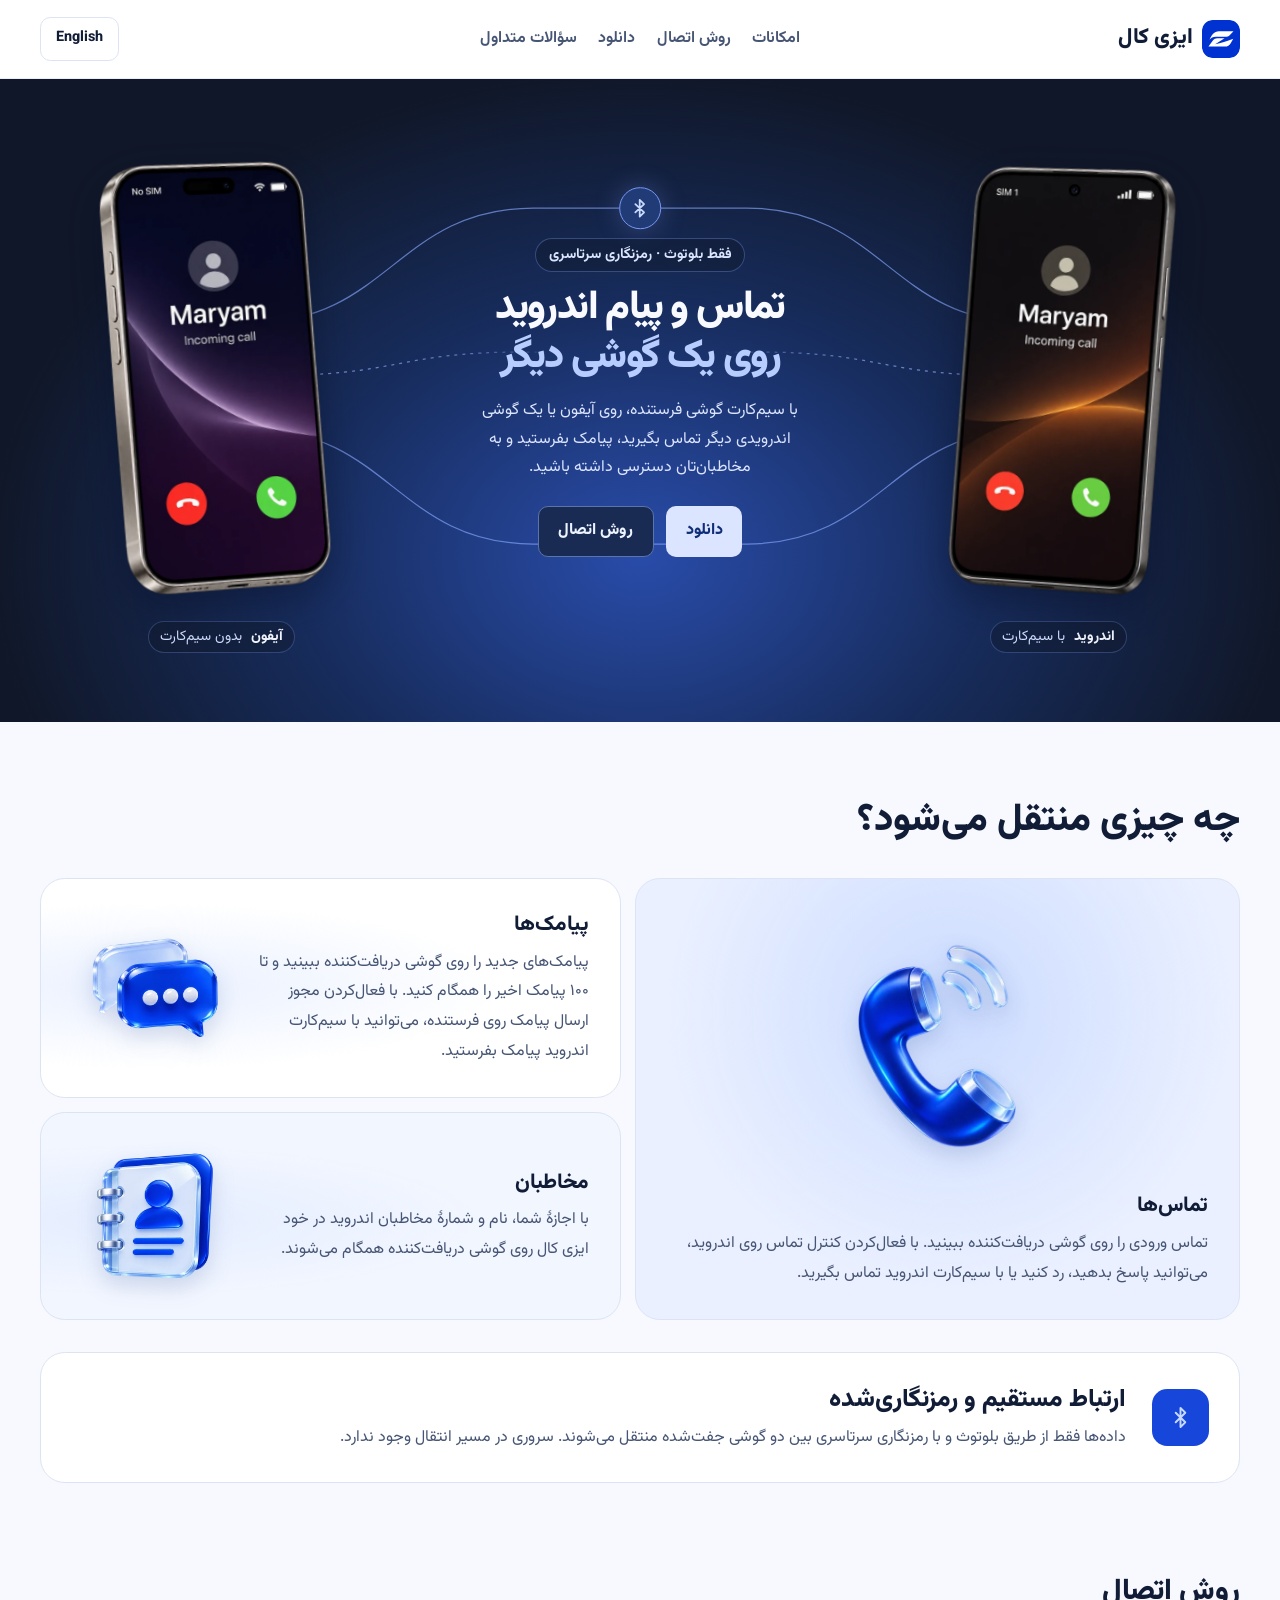
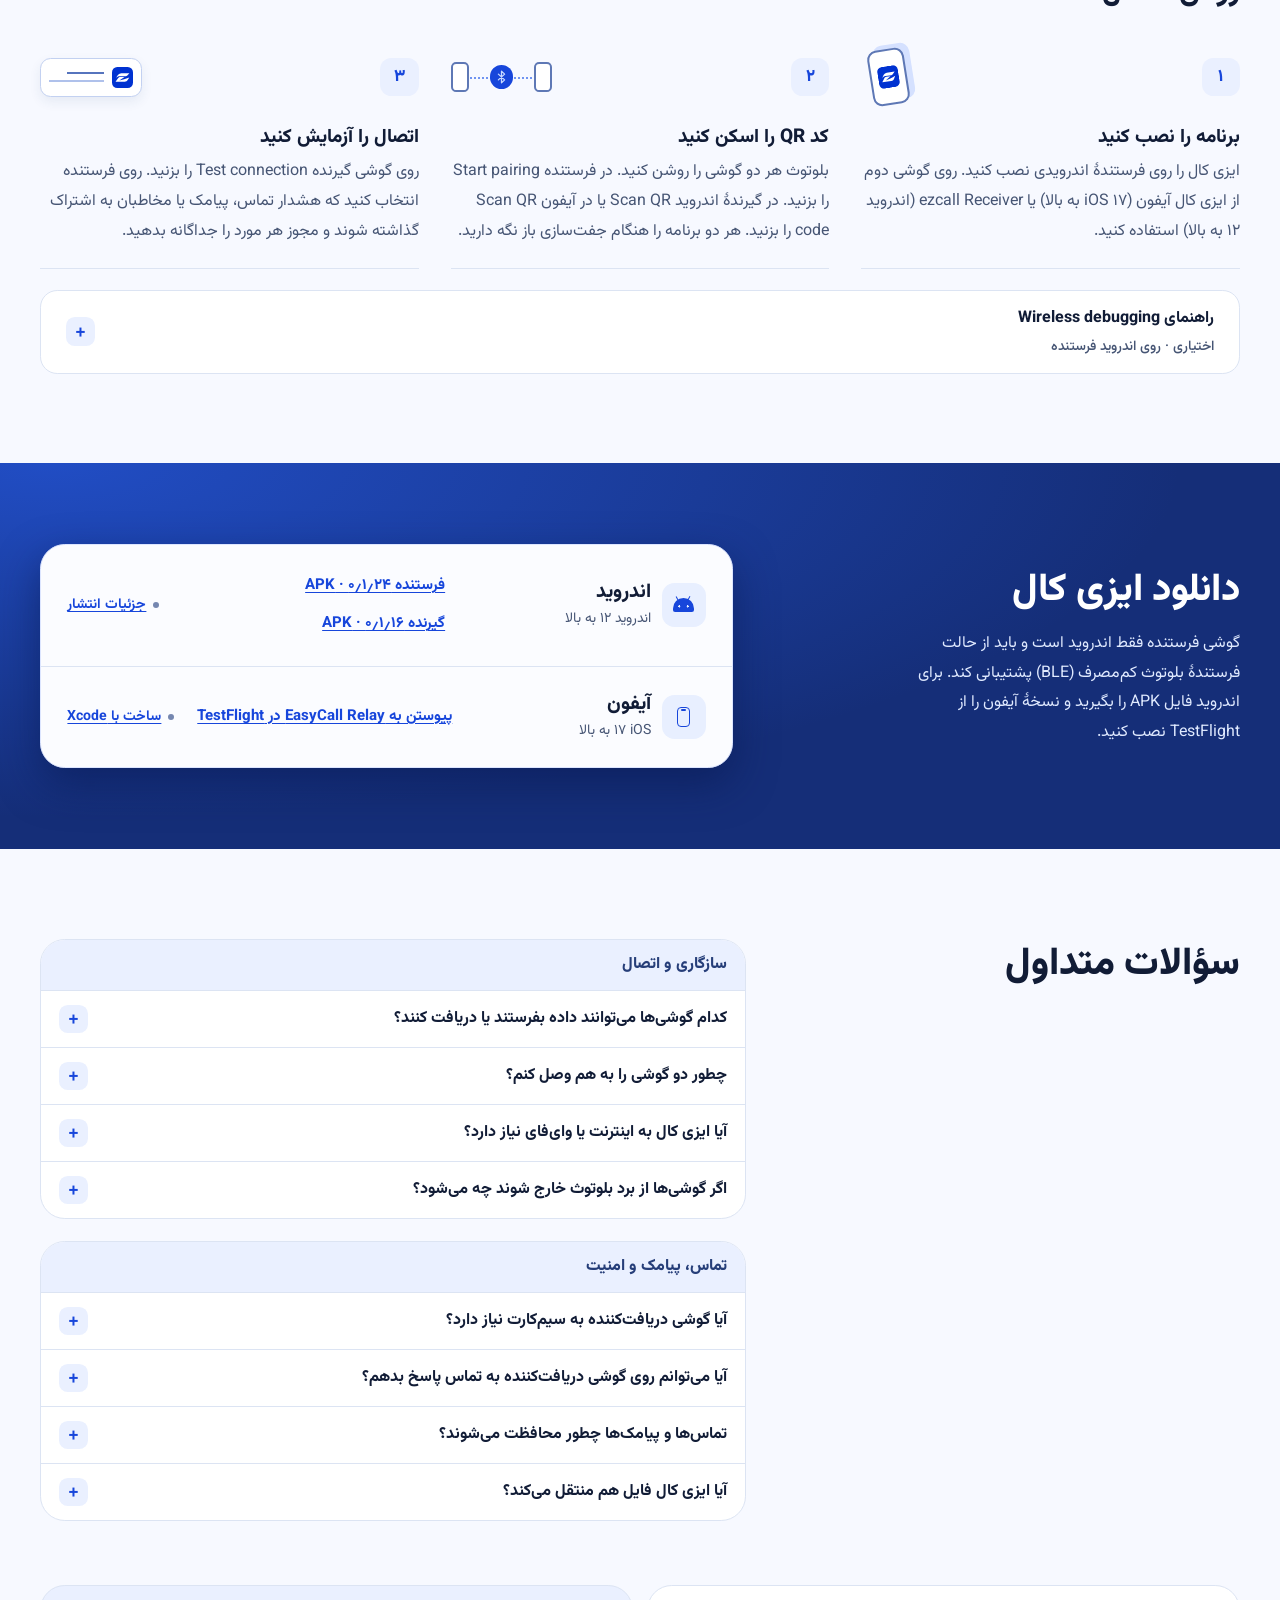
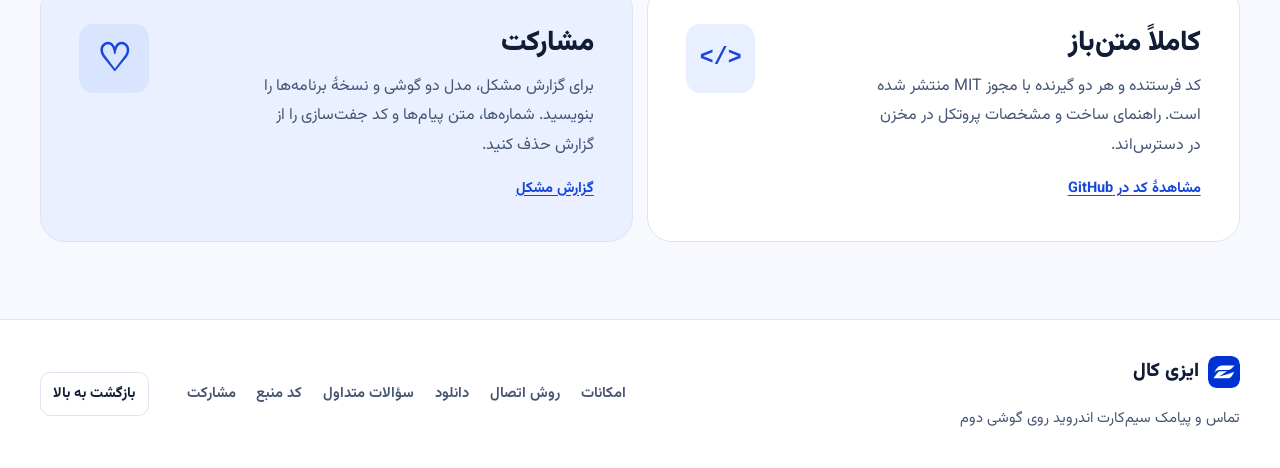
==== commit 52672eab: "Release EasyCall Android Sender 0.1.24 Log every stage of the live uplink check, including checks th" ====
--- a/docs/index.html
+++ b/docs/index.html
@@ -174,7 +174,7 @@
               <div><h3>اندروید</h3><p>اندروید ۱۲ به بالا</p></div>
             </header>
             <ul class="platform-roles" role="list">
-              <li><a href="https://github.com/ehsatn/EZcall/releases/download/android-2026-11-28-2/ezcall-sender-0.1.23-release.apk">فرستنده ۰٫۱٫۲۳ · APK</a></li>
+              <li><a href="https://github.com/ehsatn/EZcall/releases/download/android-2026-11-28-3/ezcall-sender-0.1.24-release.apk">فرستنده ۰٫۱٫۲۴ · APK</a></li>
               <li><a href="https://github.com/ehsatn/EZcall/releases/download/android-2026-11-28-2/ezcall-receiver-0.1.16-release.apk">گیرنده ۰٫۱٫۱۶ · APK</a></li>
             </ul>
             <a class="platform-release" id="android-download" href="https://github.com/ehsatn/EZcall/releases/latest">جزئیات انتشار</a>
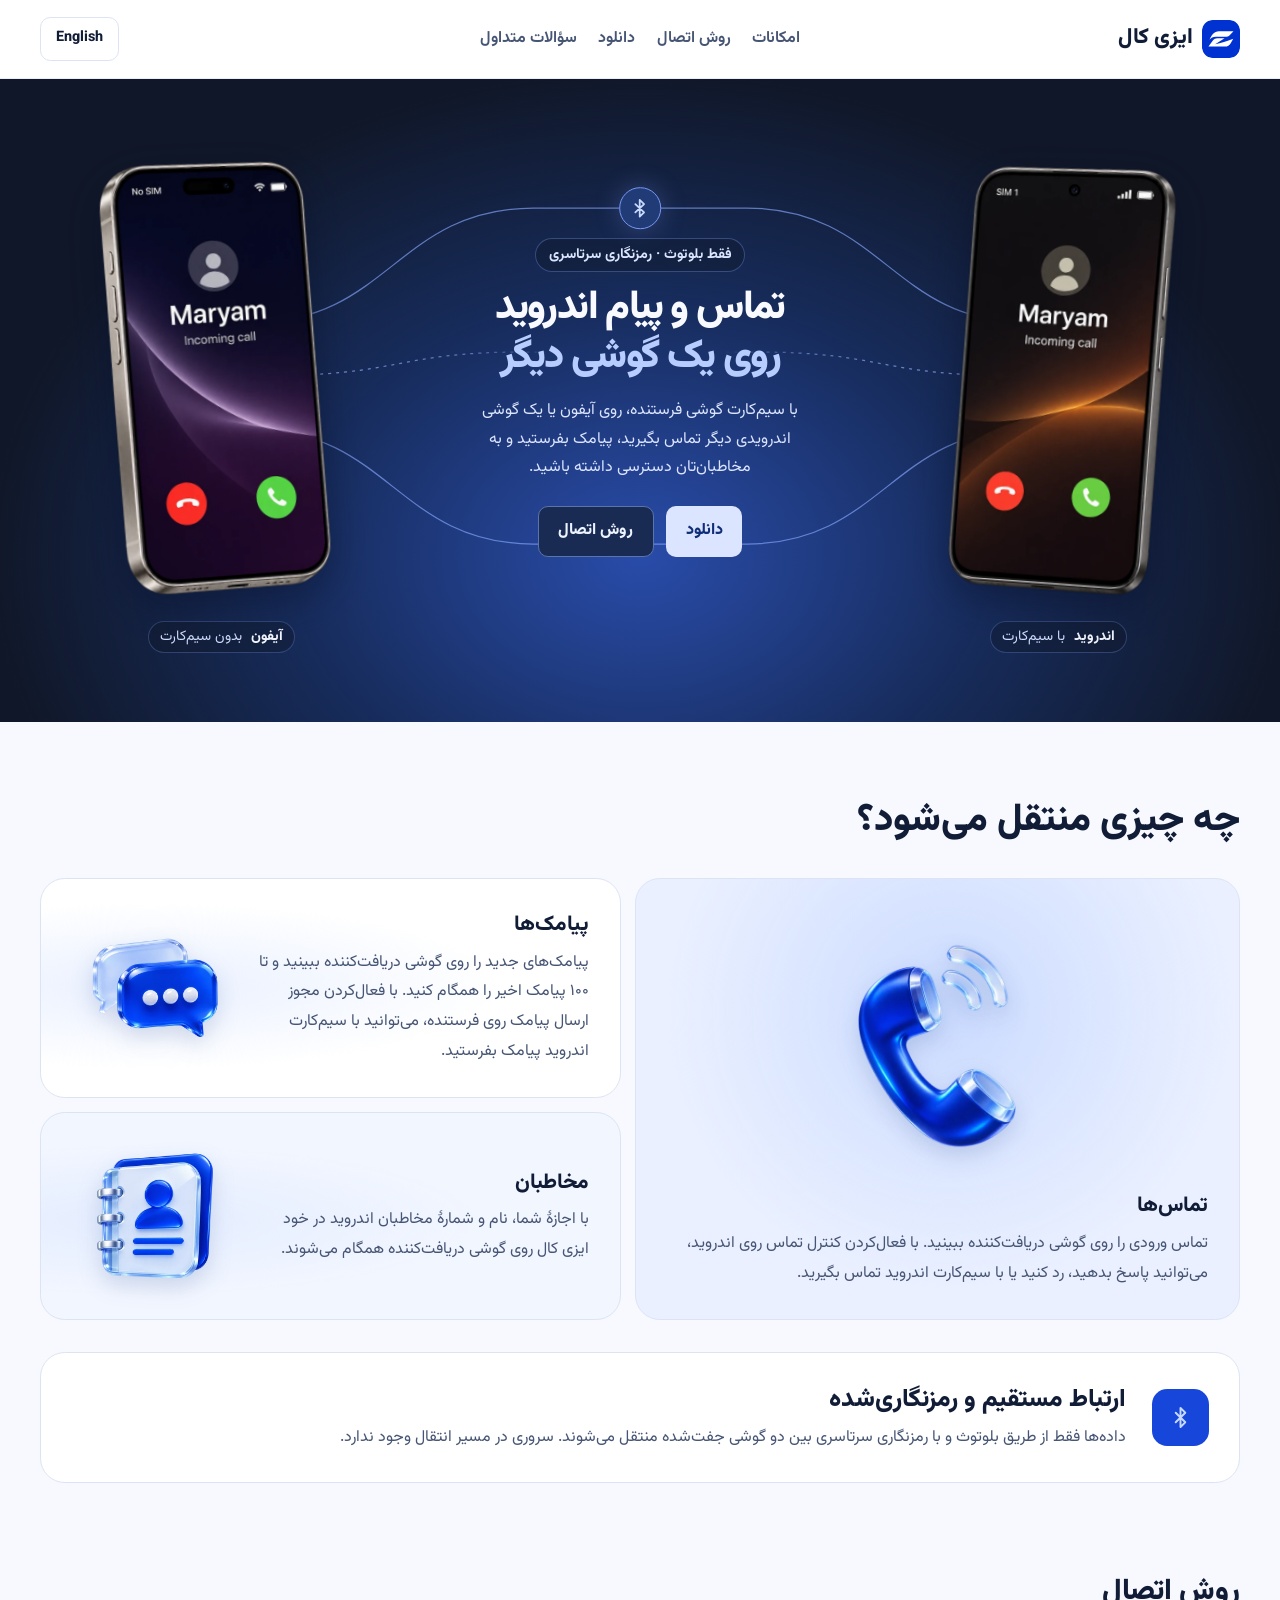
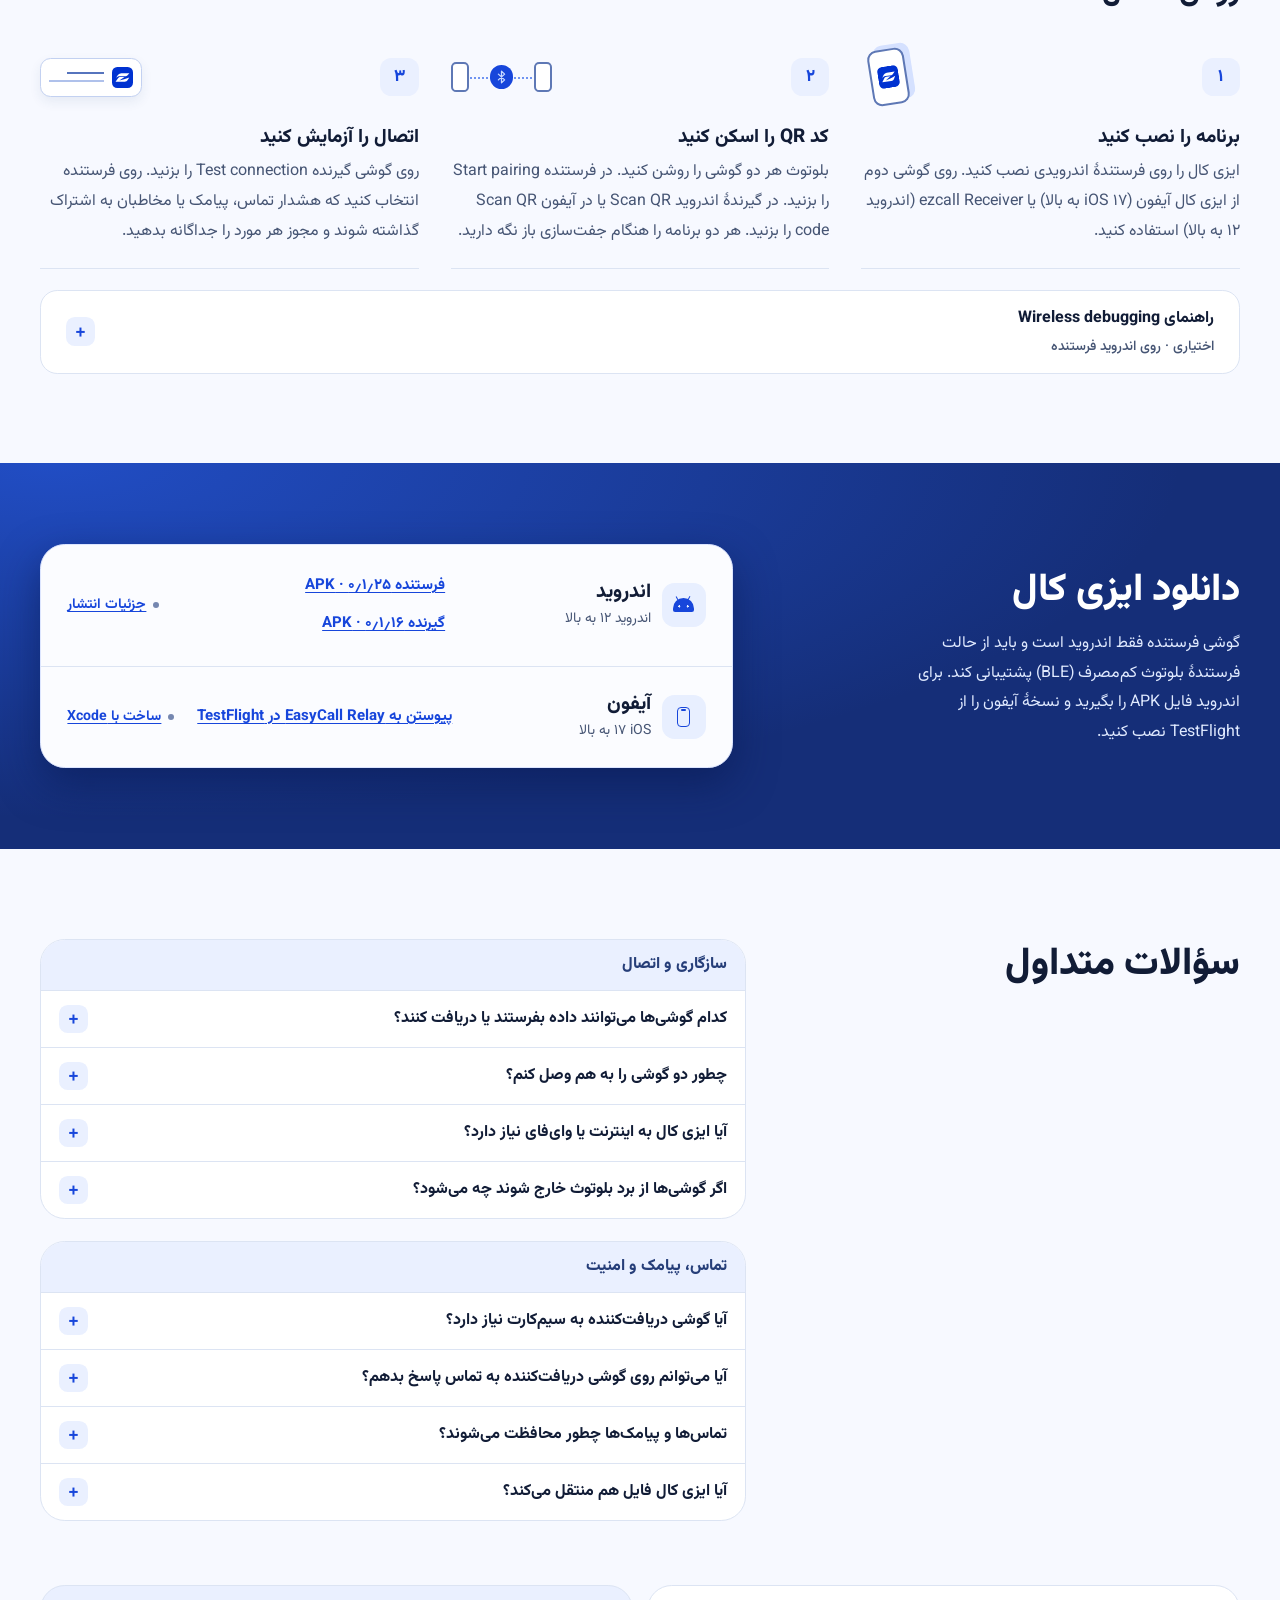
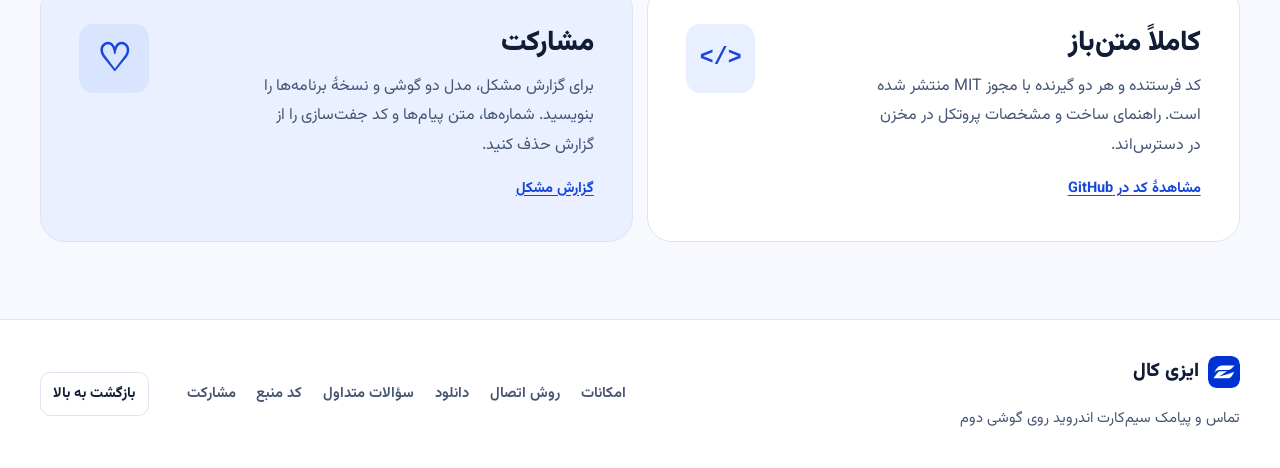
==== commit 79d52702: "Release EasyCall Android Sender 0.1.25 Read the uplink capture without blocking during the live voic" ====
--- a/docs/index.html
+++ b/docs/index.html
@@ -174,7 +174,7 @@
               <div><h3>اندروید</h3><p>اندروید ۱۲ به بالا</p></div>
             </header>
             <ul class="platform-roles" role="list">
-              <li><a href="https://github.com/ehsatn/EZcall/releases/download/android-2026-11-28-3/ezcall-sender-0.1.24-release.apk">فرستنده ۰٫۱٫۲۴ · APK</a></li>
+              <li><a href="https://github.com/ehsatn/EZcall/releases/download/android-2026-11-28-4/ezcall-sender-0.1.25-release.apk">فرستنده ۰٫۱٫۲۵ · APK</a></li>
               <li><a href="https://github.com/ehsatn/EZcall/releases/download/android-2026-11-28-2/ezcall-receiver-0.1.16-release.apk">گیرنده ۰٫۱٫۱۶ · APK</a></li>
             </ul>
             <a class="platform-release" id="android-download" href="https://github.com/ehsatn/EZcall/releases/latest">جزئیات انتشار</a>
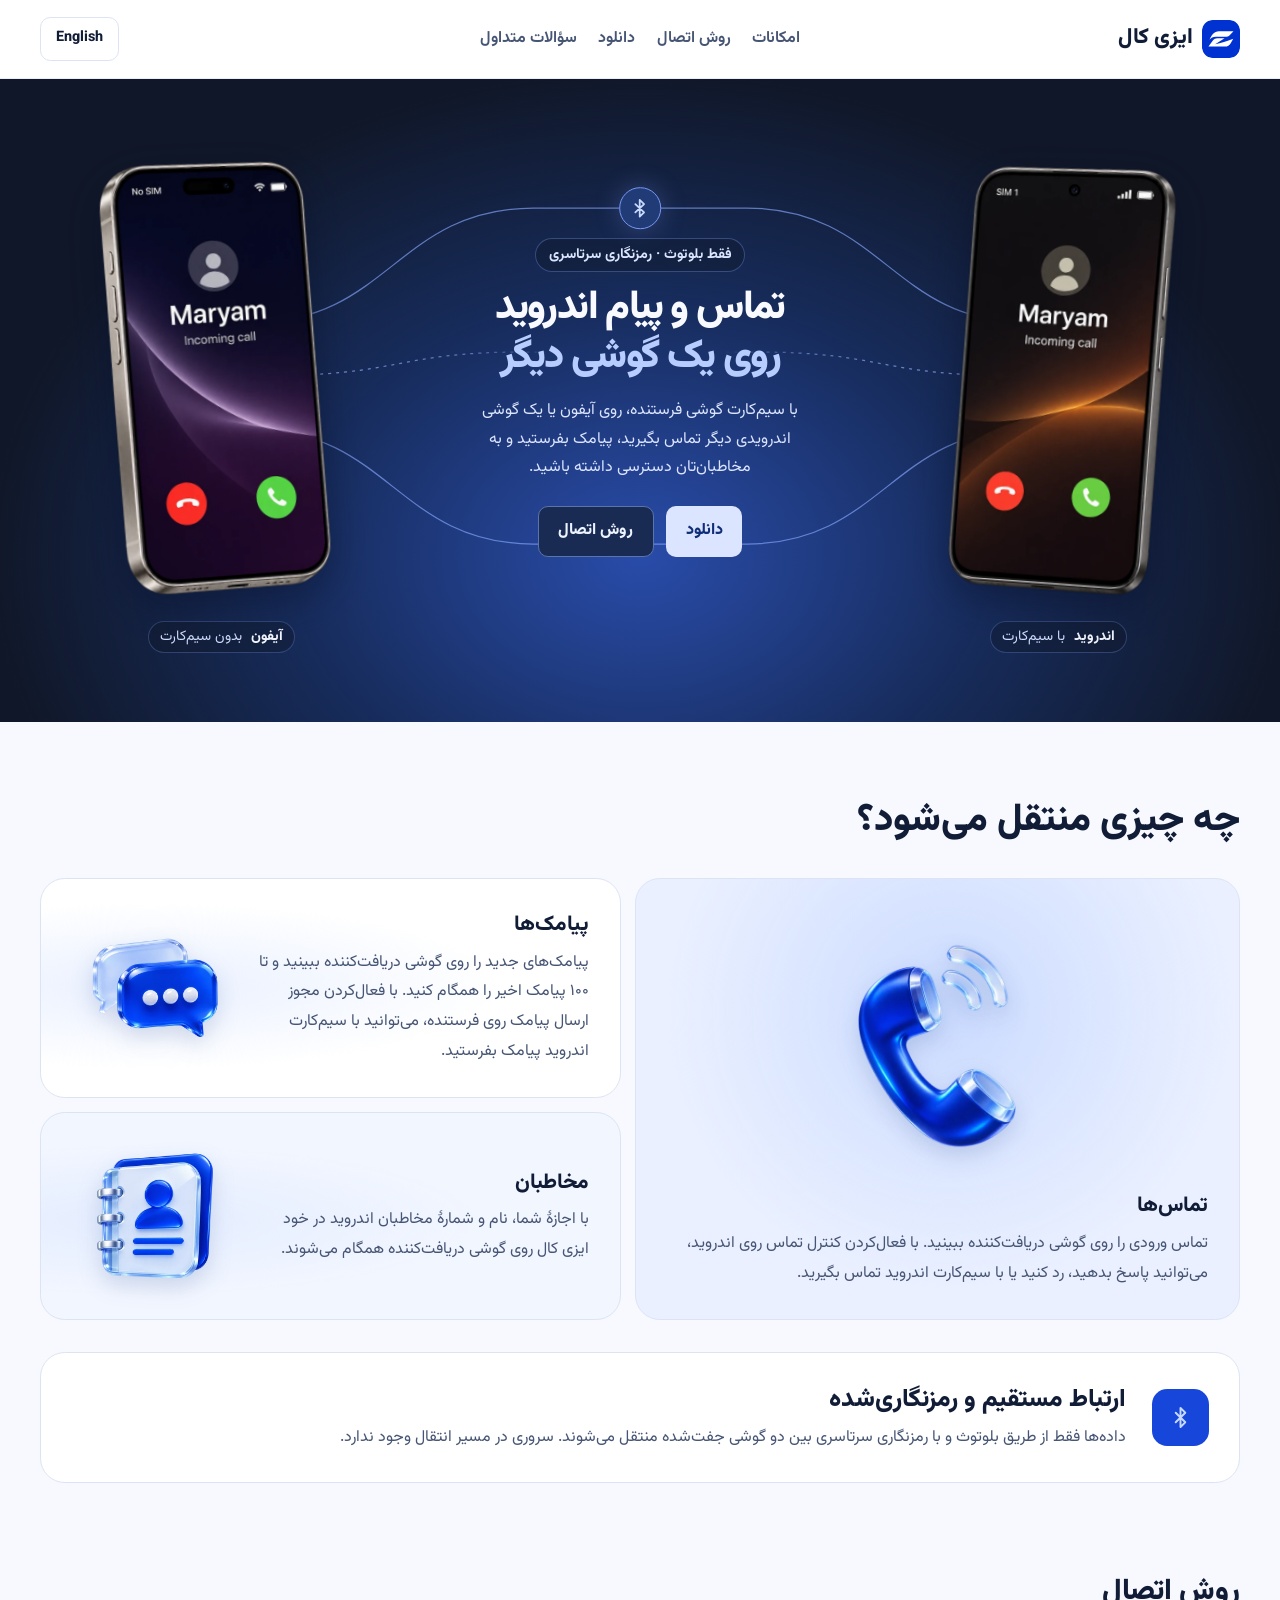
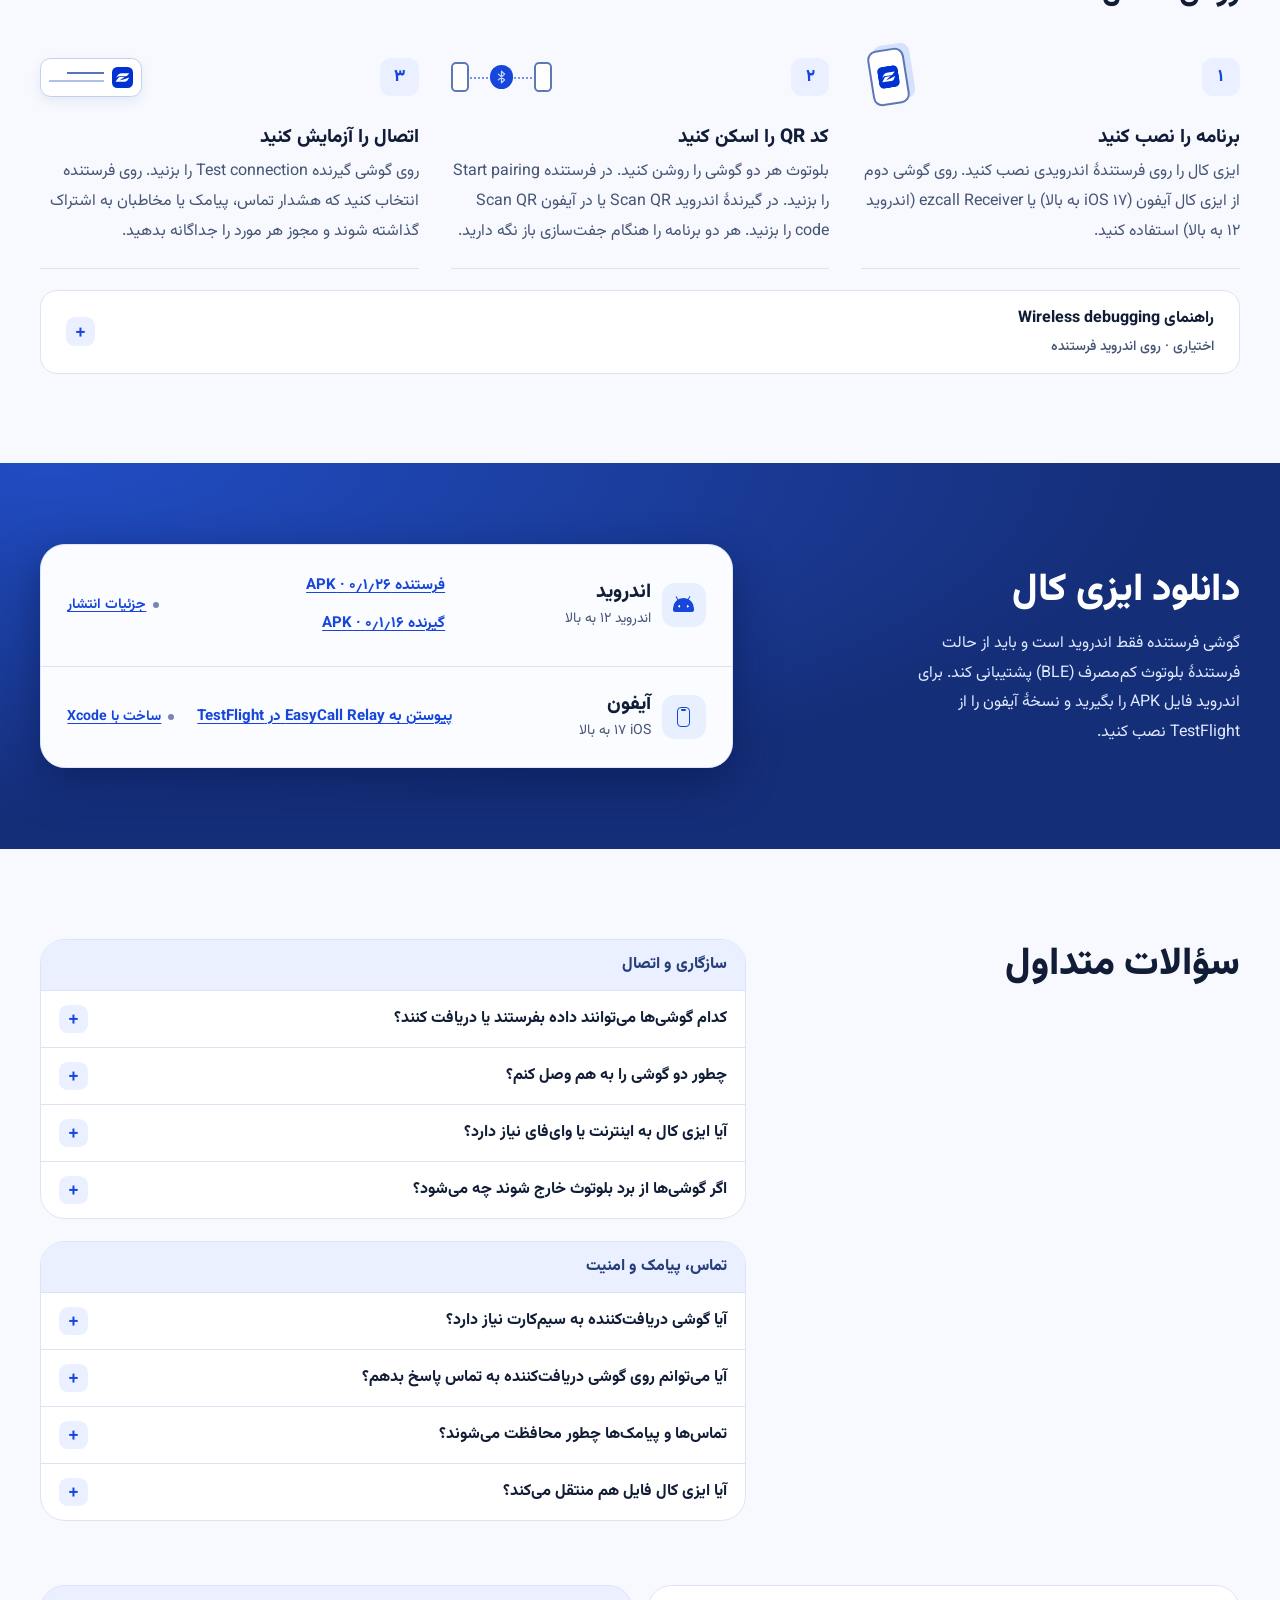
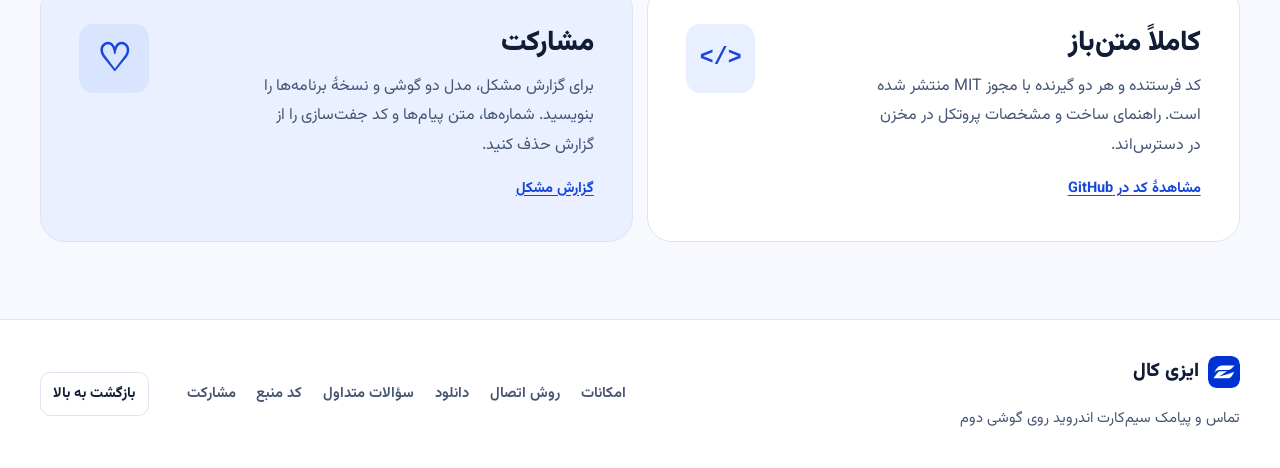
==== commit 573554f0: "Release EasyCall Android Sender 0.1.26 Only a match in the uplink capture counts as evidence in the " ====
--- a/docs/index.html
+++ b/docs/index.html
@@ -174,7 +174,7 @@
               <div><h3>اندروید</h3><p>اندروید ۱۲ به بالا</p></div>
             </header>
             <ul class="platform-roles" role="list">
-              <li><a href="https://github.com/ehsatn/EZcall/releases/download/android-2026-11-28-4/ezcall-sender-0.1.25-release.apk">فرستنده ۰٫۱٫۲۵ · APK</a></li>
+              <li><a href="https://github.com/ehsatn/EZcall/releases/download/android-2026-11-28-5/ezcall-sender-0.1.26-release.apk">فرستنده ۰٫۱٫۲۶ · APK</a></li>
               <li><a href="https://github.com/ehsatn/EZcall/releases/download/android-2026-11-28-2/ezcall-receiver-0.1.16-release.apk">گیرنده ۰٫۱٫۱۶ · APK</a></li>
             </ul>
             <a class="platform-release" id="android-download" href="https://github.com/ehsatn/EZcall/releases/latest">جزئیات انتشار</a>
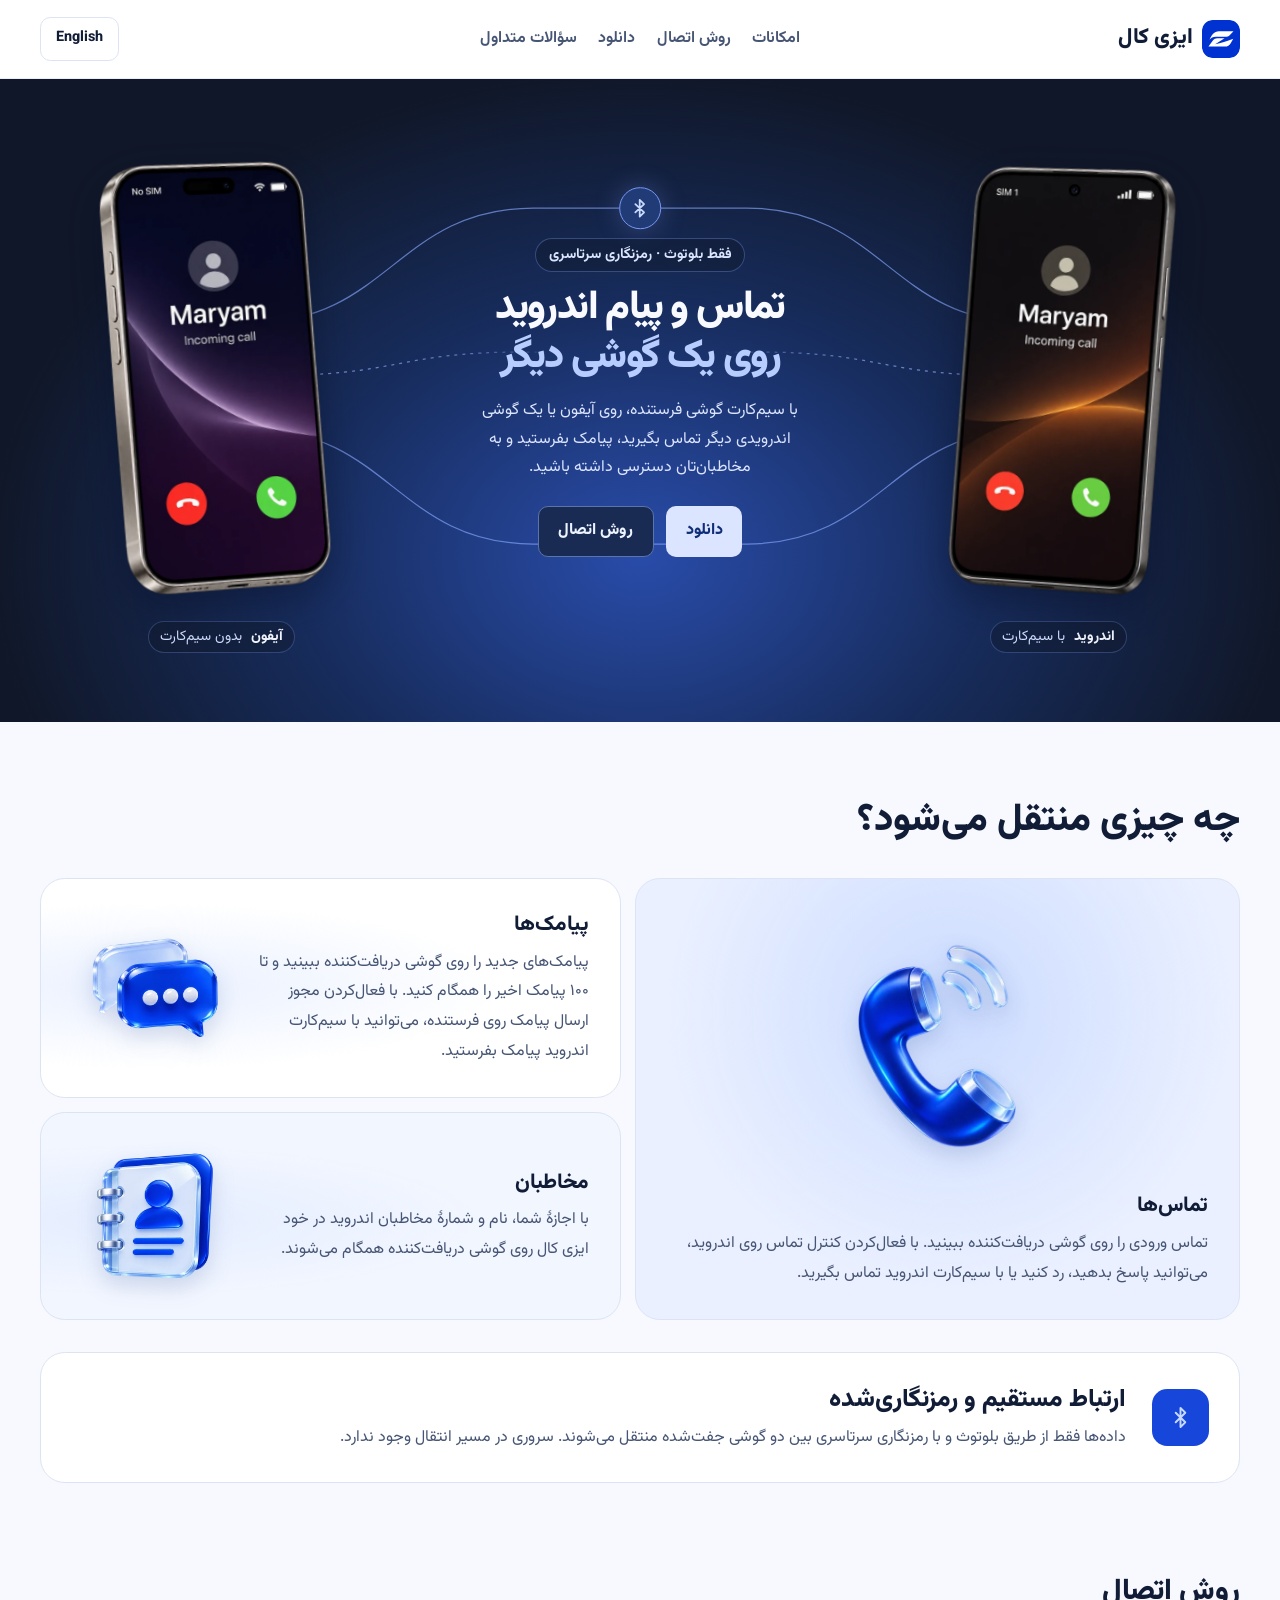
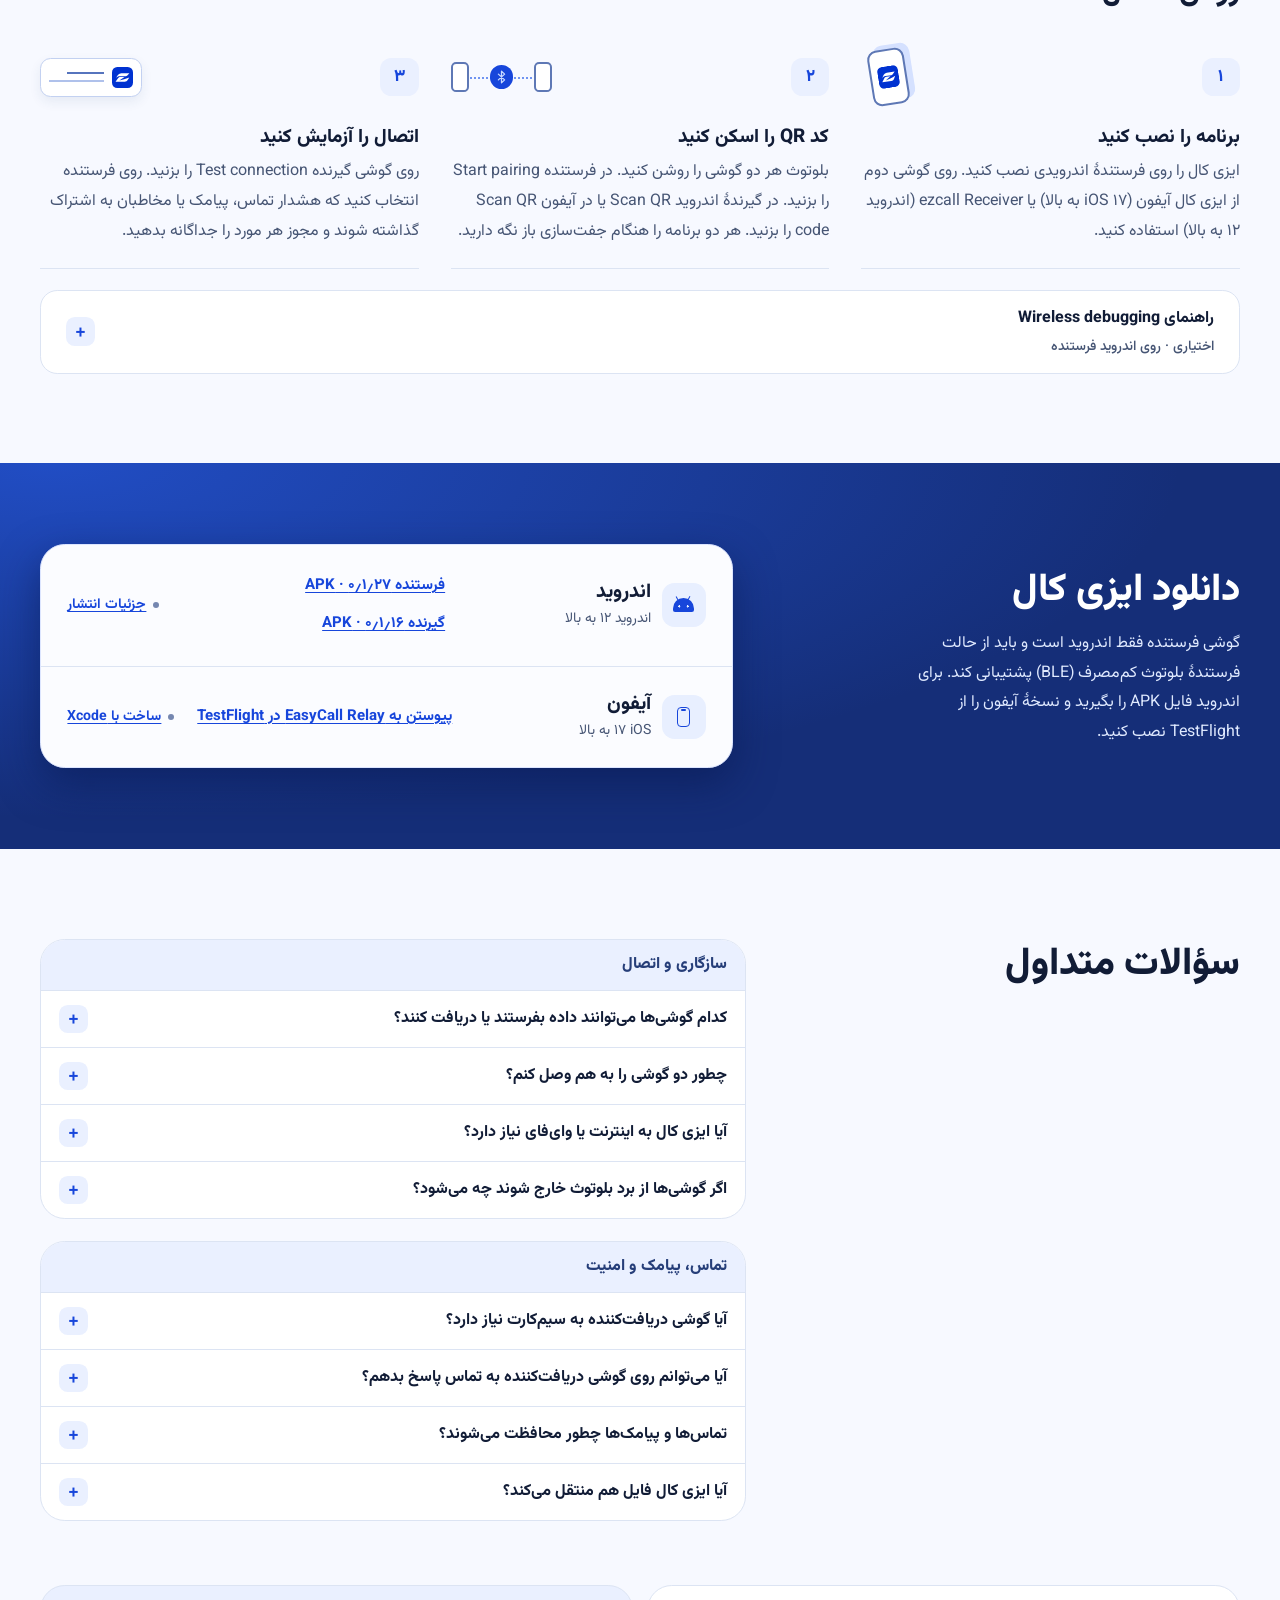
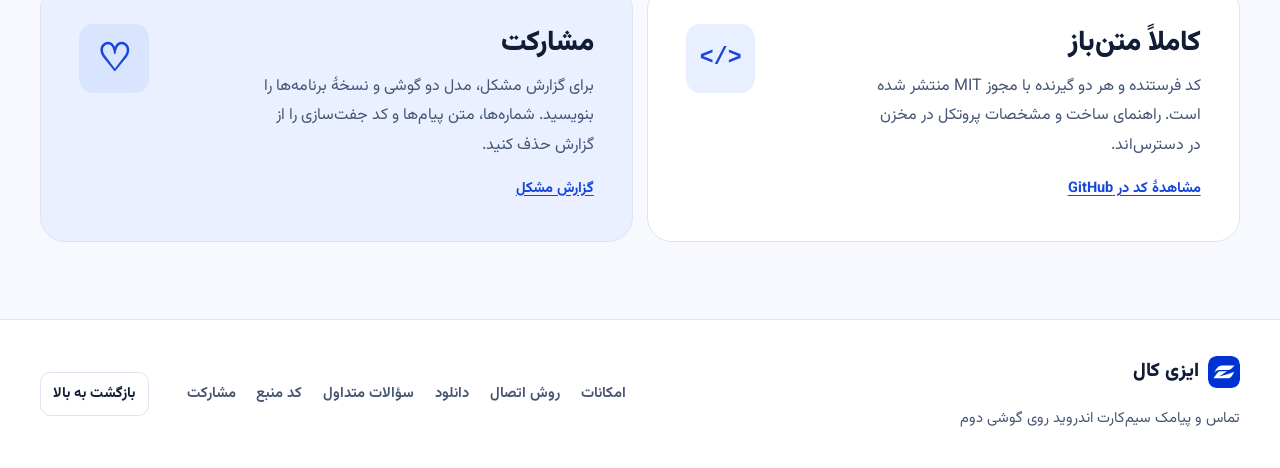
==== commit c56dcbb7: "Release EasyCall Android Sender 0.1.27 Xiaomi, Redmi and POCO phones restrict background apps throug" ====
--- a/docs/index.html
+++ b/docs/index.html
@@ -174,7 +174,7 @@
               <div><h3>اندروید</h3><p>اندروید ۱۲ به بالا</p></div>
             </header>
             <ul class="platform-roles" role="list">
-              <li><a href="https://github.com/ehsatn/EZcall/releases/download/android-2026-11-28-5/ezcall-sender-0.1.26-release.apk">فرستنده ۰٫۱٫۲۶ · APK</a></li>
+              <li><a href="https://github.com/ehsatn/EZcall/releases/download/android-2026-11-28-6/ezcall-sender-0.1.27-release.apk">فرستنده ۰٫۱٫۲۷ · APK</a></li>
               <li><a href="https://github.com/ehsatn/EZcall/releases/download/android-2026-11-28-2/ezcall-receiver-0.1.16-release.apk">گیرنده ۰٫۱٫۱۶ · APK</a></li>
             </ul>
             <a class="platform-release" id="android-download" href="https://github.com/ehsatn/EZcall/releases/latest">جزئیات انتشار</a>
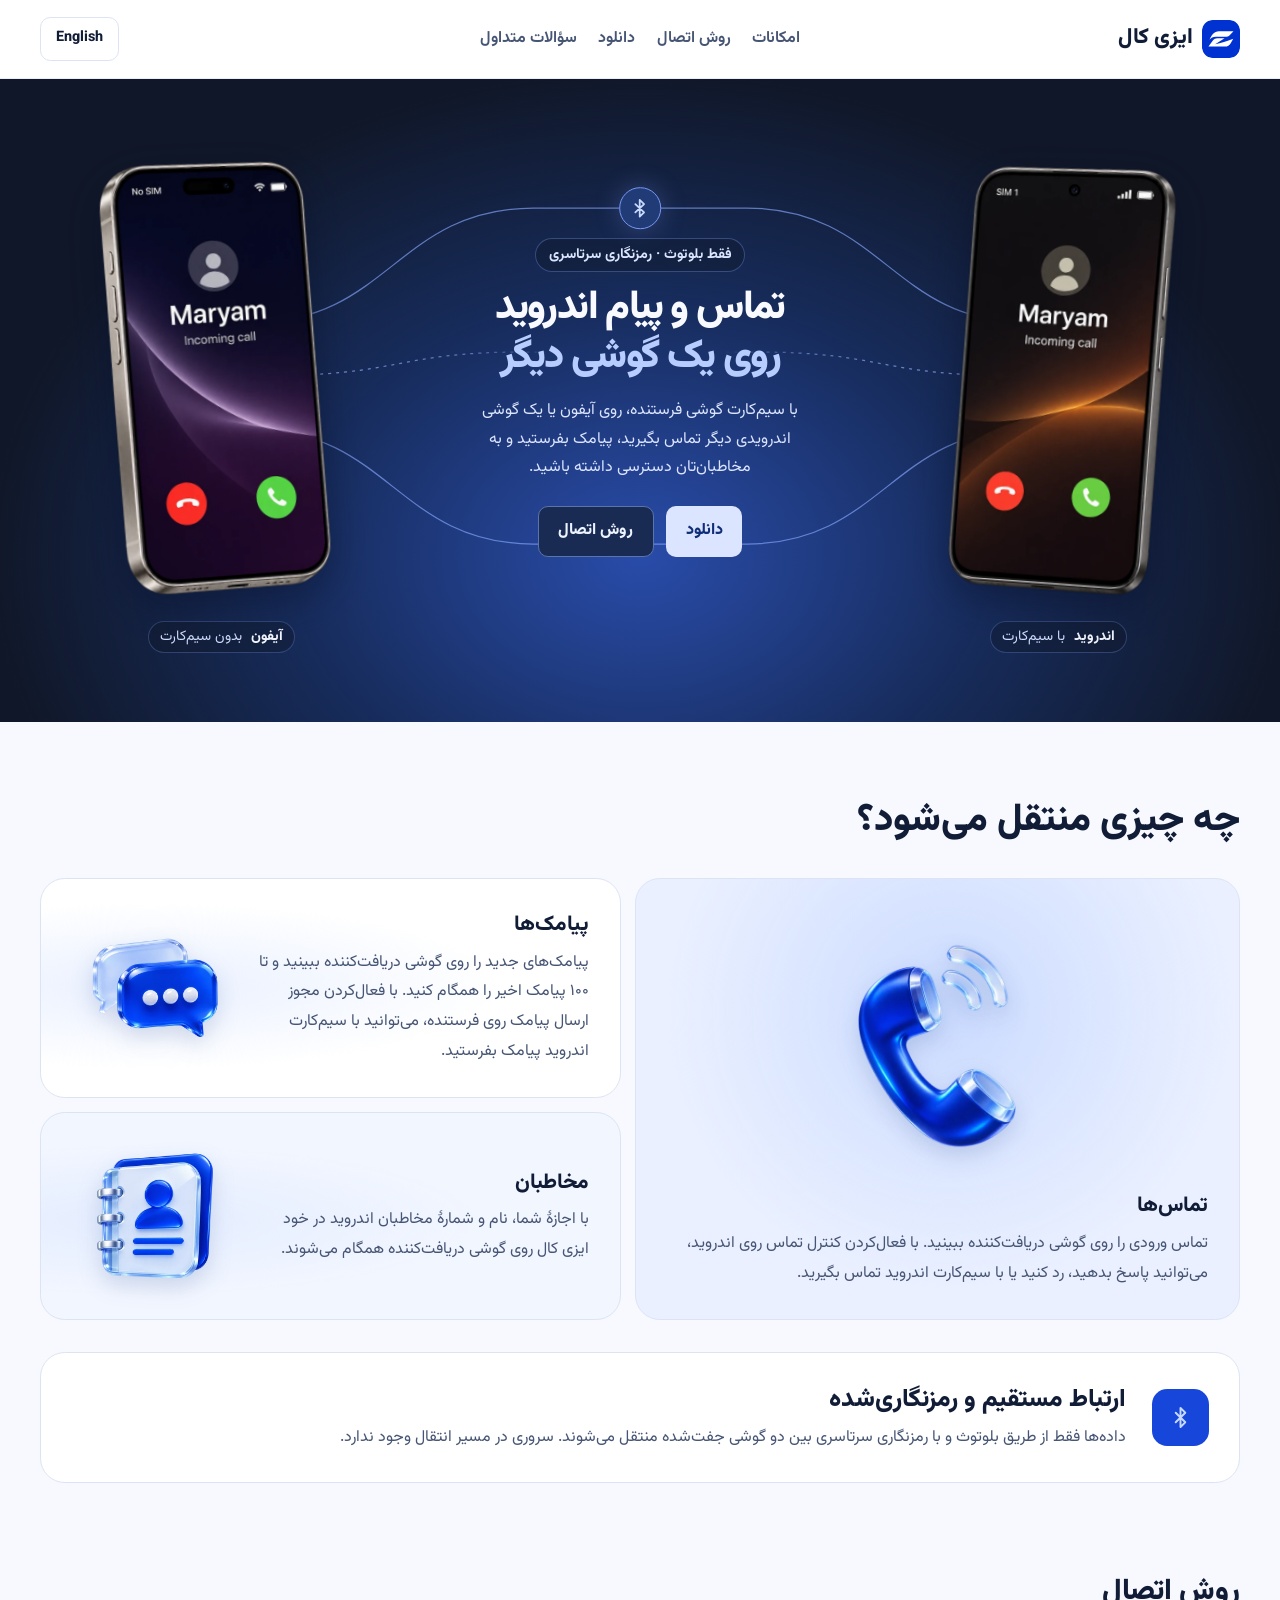
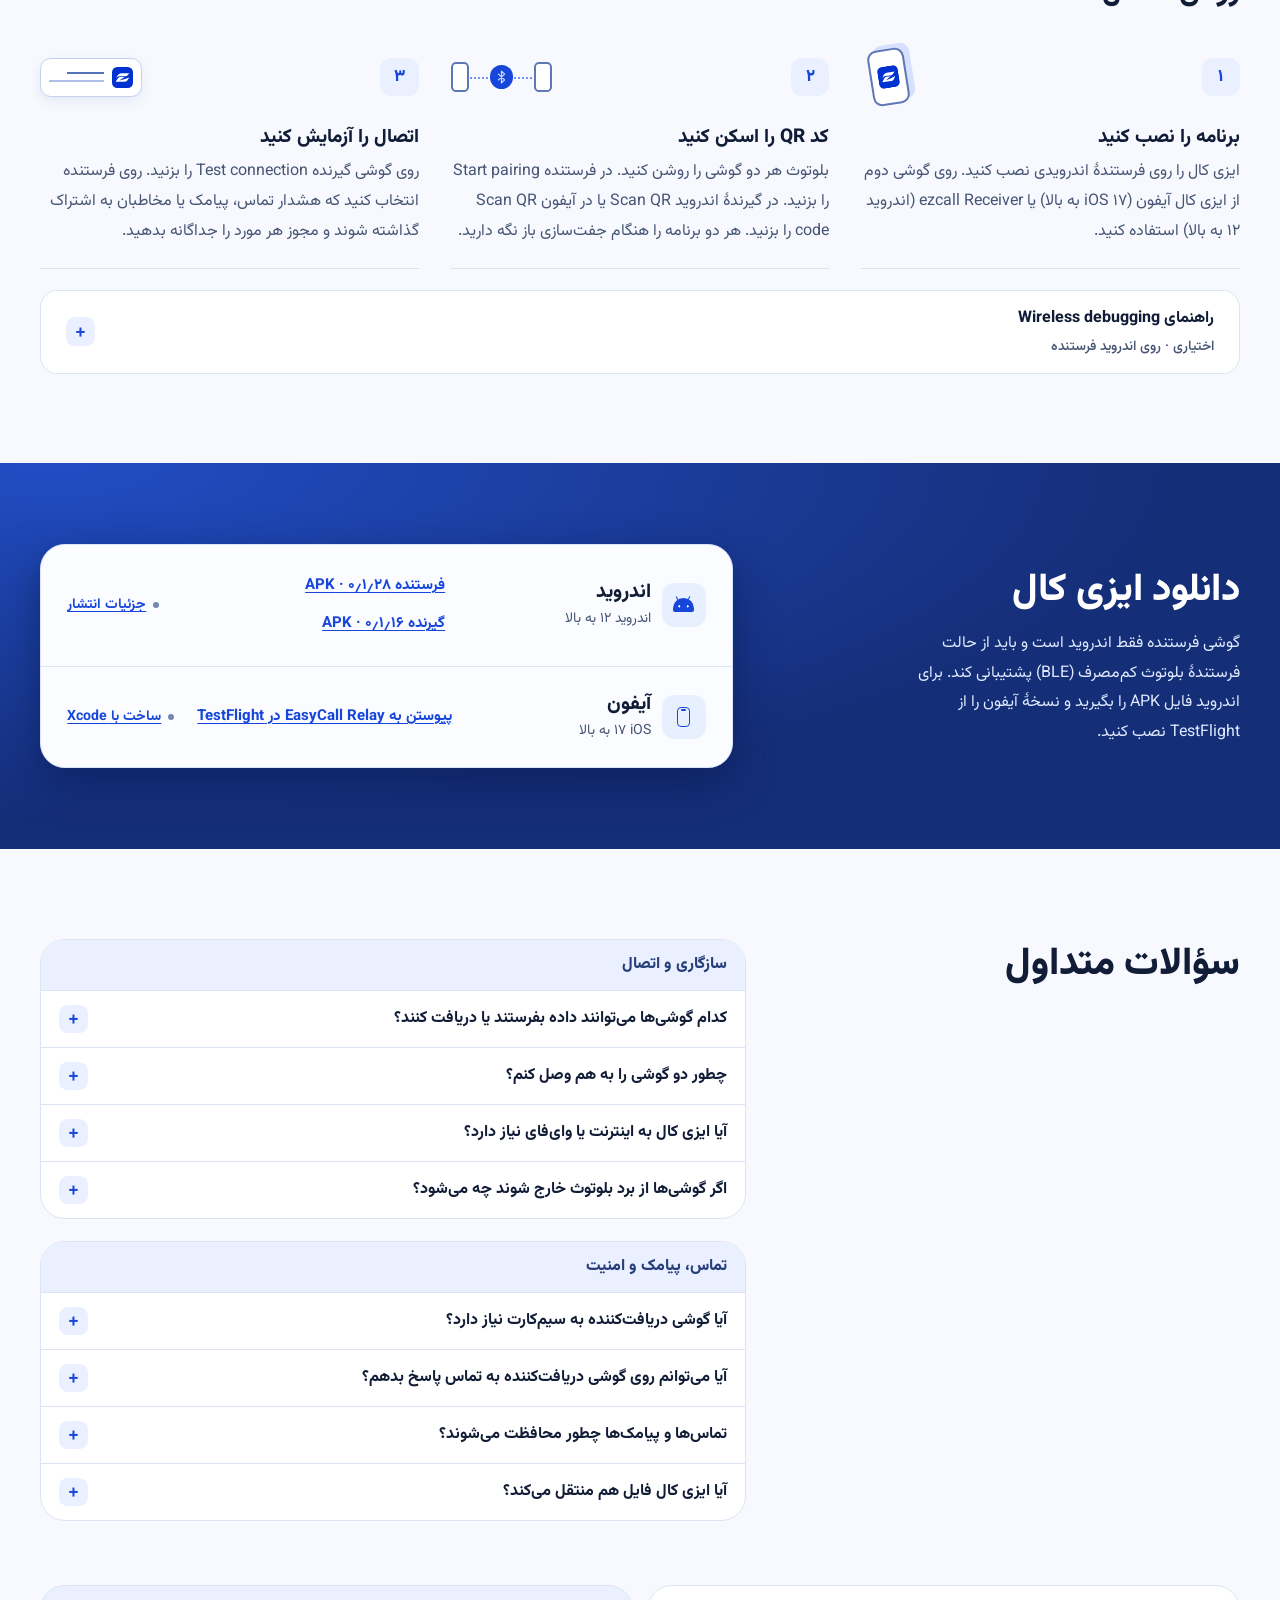
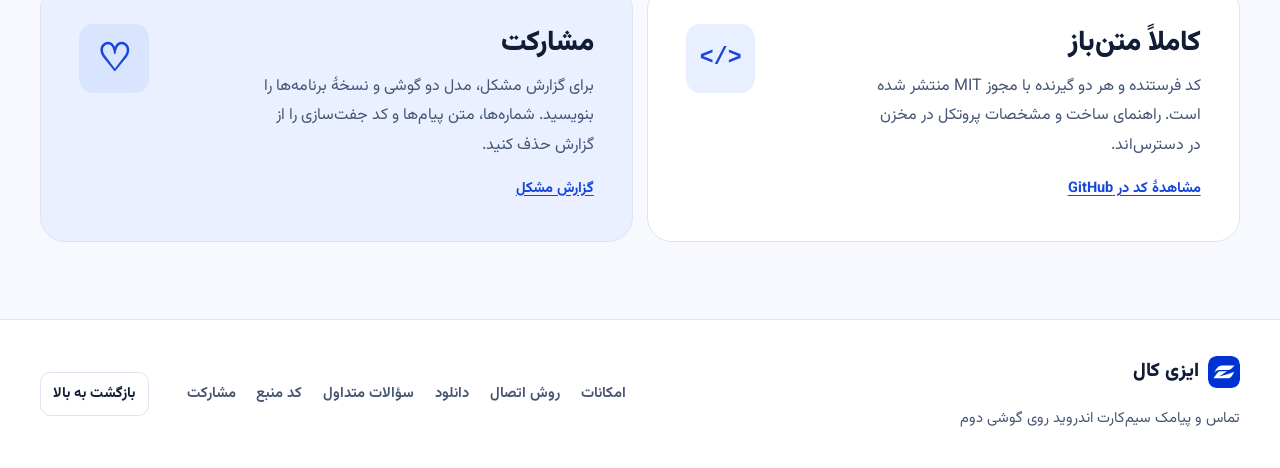
==== commit a32d0ce2: "Release EasyCall Android Sender 0.1.28 Add Settings > Call audio > Call audio mode. Normal call mode" ====
--- a/docs/index.html
+++ b/docs/index.html
@@ -174,7 +174,7 @@
               <div><h3>اندروید</h3><p>اندروید ۱۲ به بالا</p></div>
             </header>
             <ul class="platform-roles" role="list">
-              <li><a href="https://github.com/ehsatn/EZcall/releases/download/android-2026-11-28-6/ezcall-sender-0.1.27-release.apk">فرستنده ۰٫۱٫۲۷ · APK</a></li>
+              <li><a href="https://github.com/ehsatn/EZcall/releases/download/android-2026-11-28-7/ezcall-sender-0.1.28-release.apk">فرستنده ۰٫۱٫۲۸ · APK</a></li>
               <li><a href="https://github.com/ehsatn/EZcall/releases/download/android-2026-11-28-2/ezcall-receiver-0.1.16-release.apk">گیرنده ۰٫۱٫۱۶ · APK</a></li>
             </ul>
             <a class="platform-release" id="android-download" href="https://github.com/ehsatn/EZcall/releases/latest">جزئیات انتشار</a>
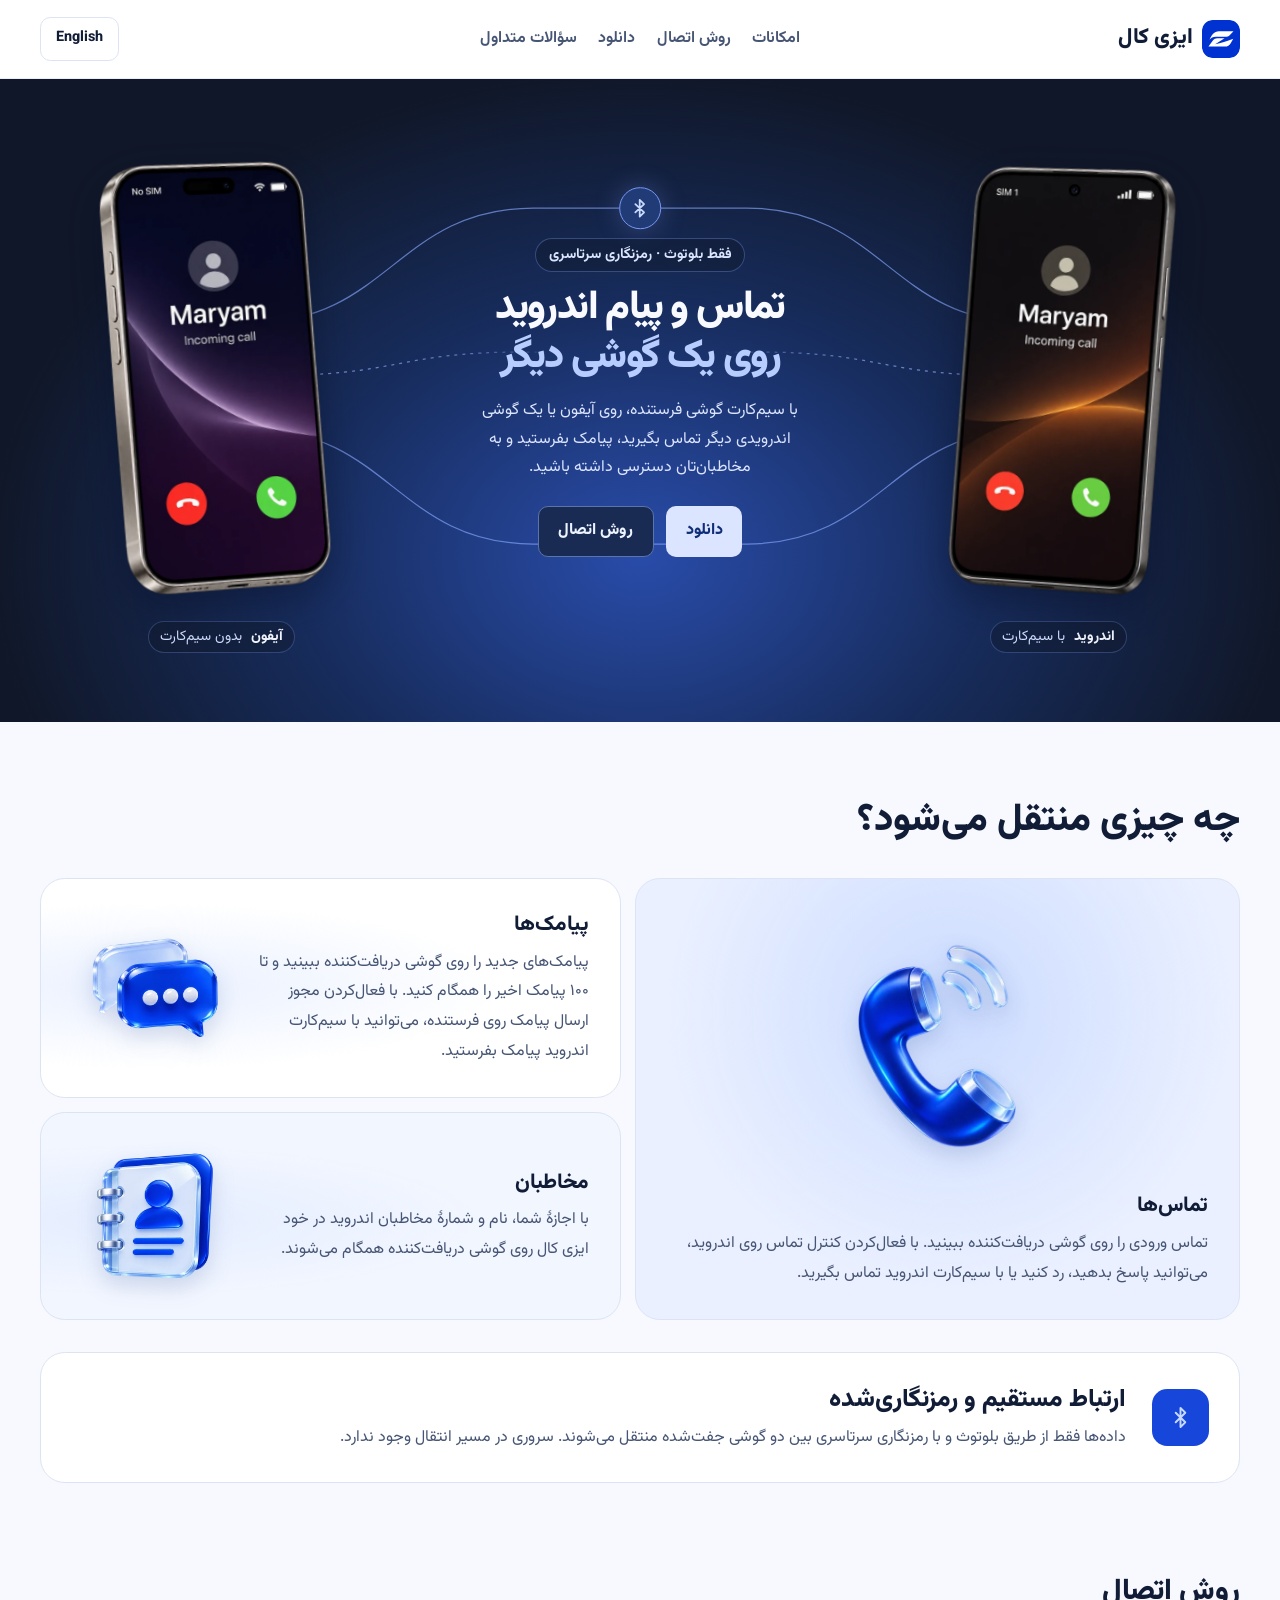
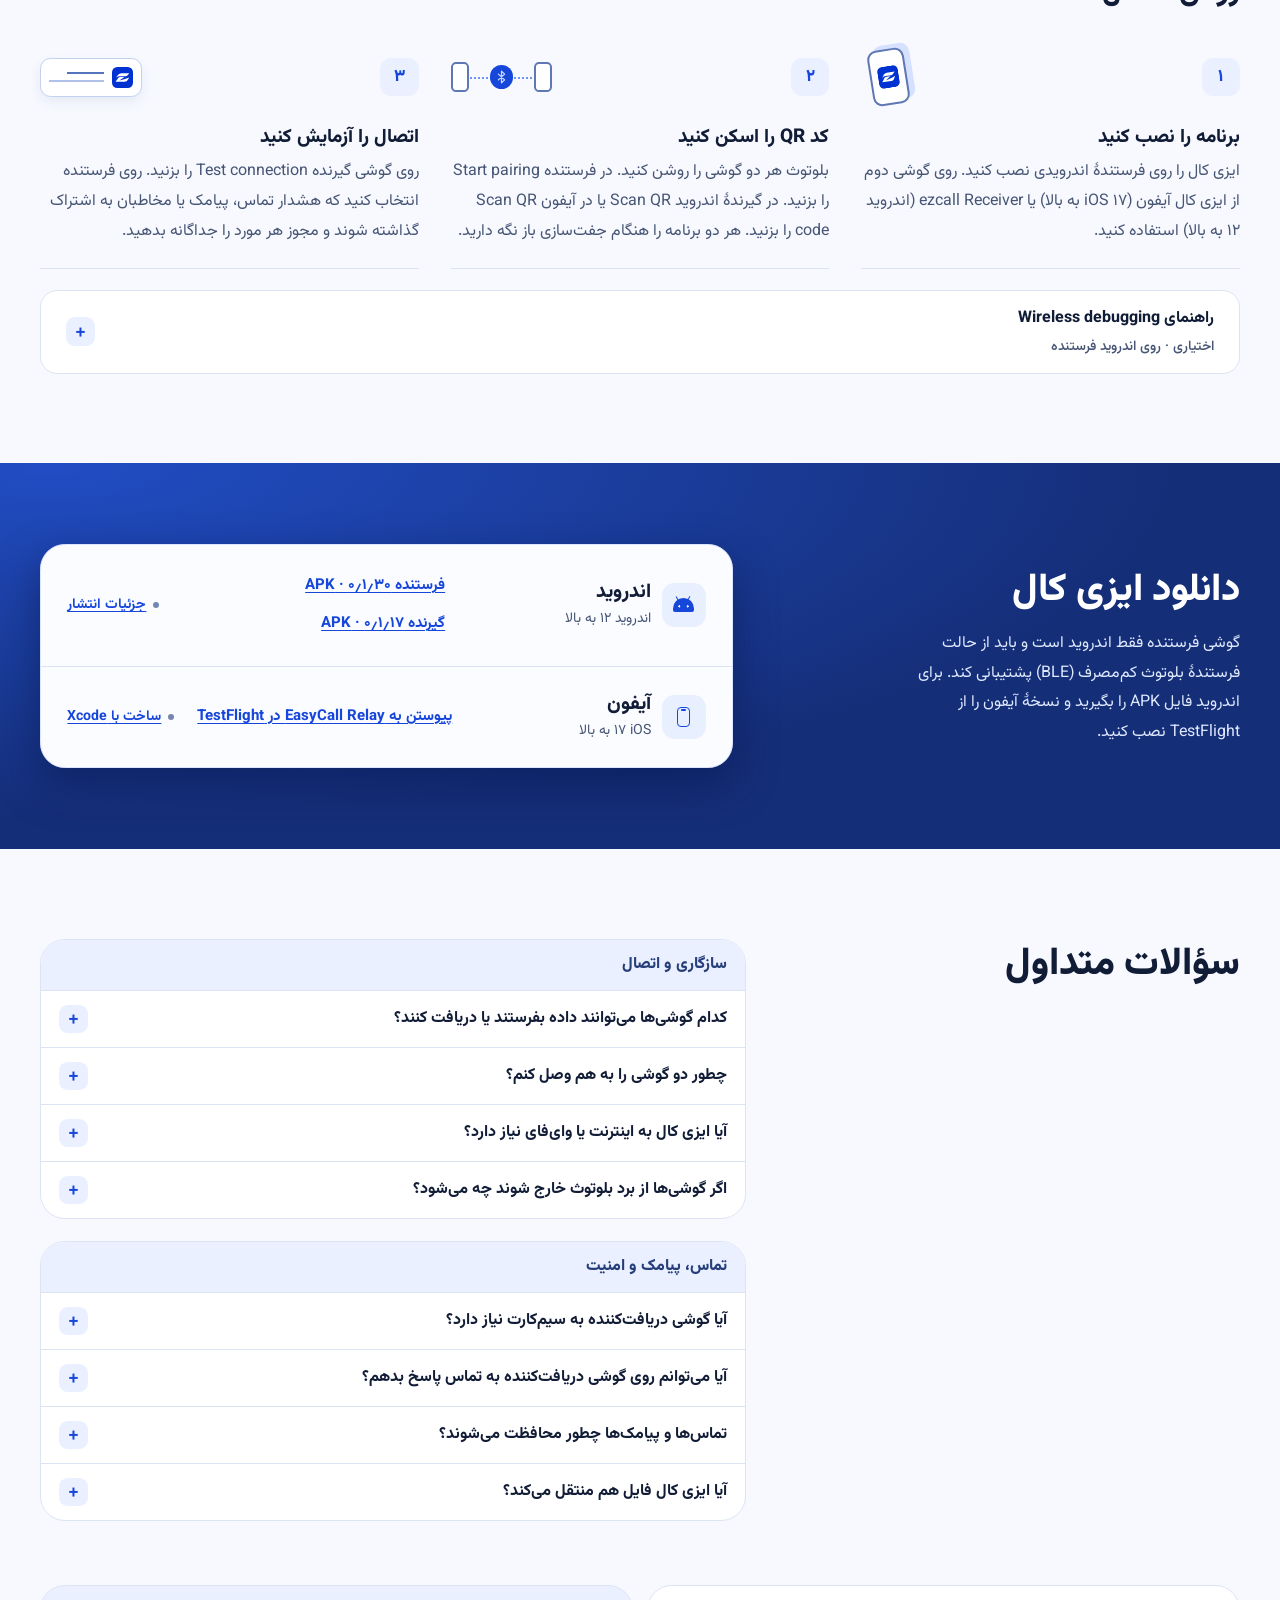
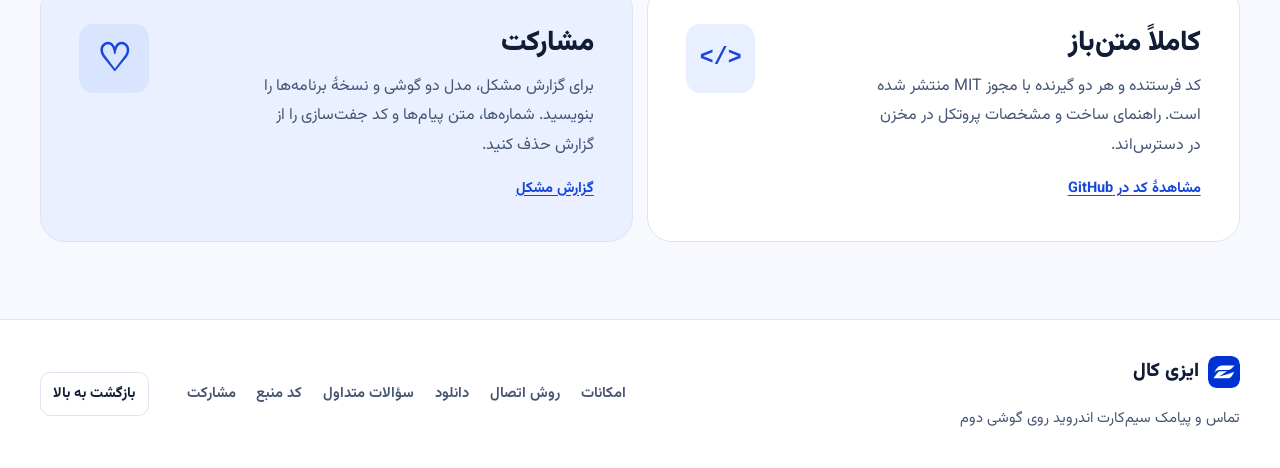
==== commit dba8d57c: "Update Android release download links" ====
--- a/docs/index.html
+++ b/docs/index.html
@@ -174,8 +174,8 @@
               <div><h3>اندروید</h3><p>اندروید ۱۲ به بالا</p></div>
             </header>
             <ul class="platform-roles" role="list">
-              <li><a href="https://github.com/ehsatn/EZcall/releases/download/android-2026-11-28-7/ezcall-sender-0.1.28-release.apk">فرستنده ۰٫۱٫۲۸ · APK</a></li>
-              <li><a href="https://github.com/ehsatn/EZcall/releases/download/android-2026-11-28-2/ezcall-receiver-0.1.16-release.apk">گیرنده ۰٫۱٫۱۶ · APK</a></li>
+              <li><a href="https://github.com/ehsatn/EZcall/releases/download/android-2026-11-28-8/ezcall-sender-0.1.30-release.apk">فرستنده ۰٫۱٫۳۰ · APK</a></li>
+              <li><a href="https://github.com/ehsatn/EZcall/releases/download/android-2026-11-28-8/ezcall-receiver-0.1.17-release.apk">گیرنده ۰٫۱٫۱۷ · APK</a></li>
             </ul>
             <a class="platform-release" id="android-download" href="https://github.com/ehsatn/EZcall/releases/latest">جزئیات انتشار</a>
           </article>
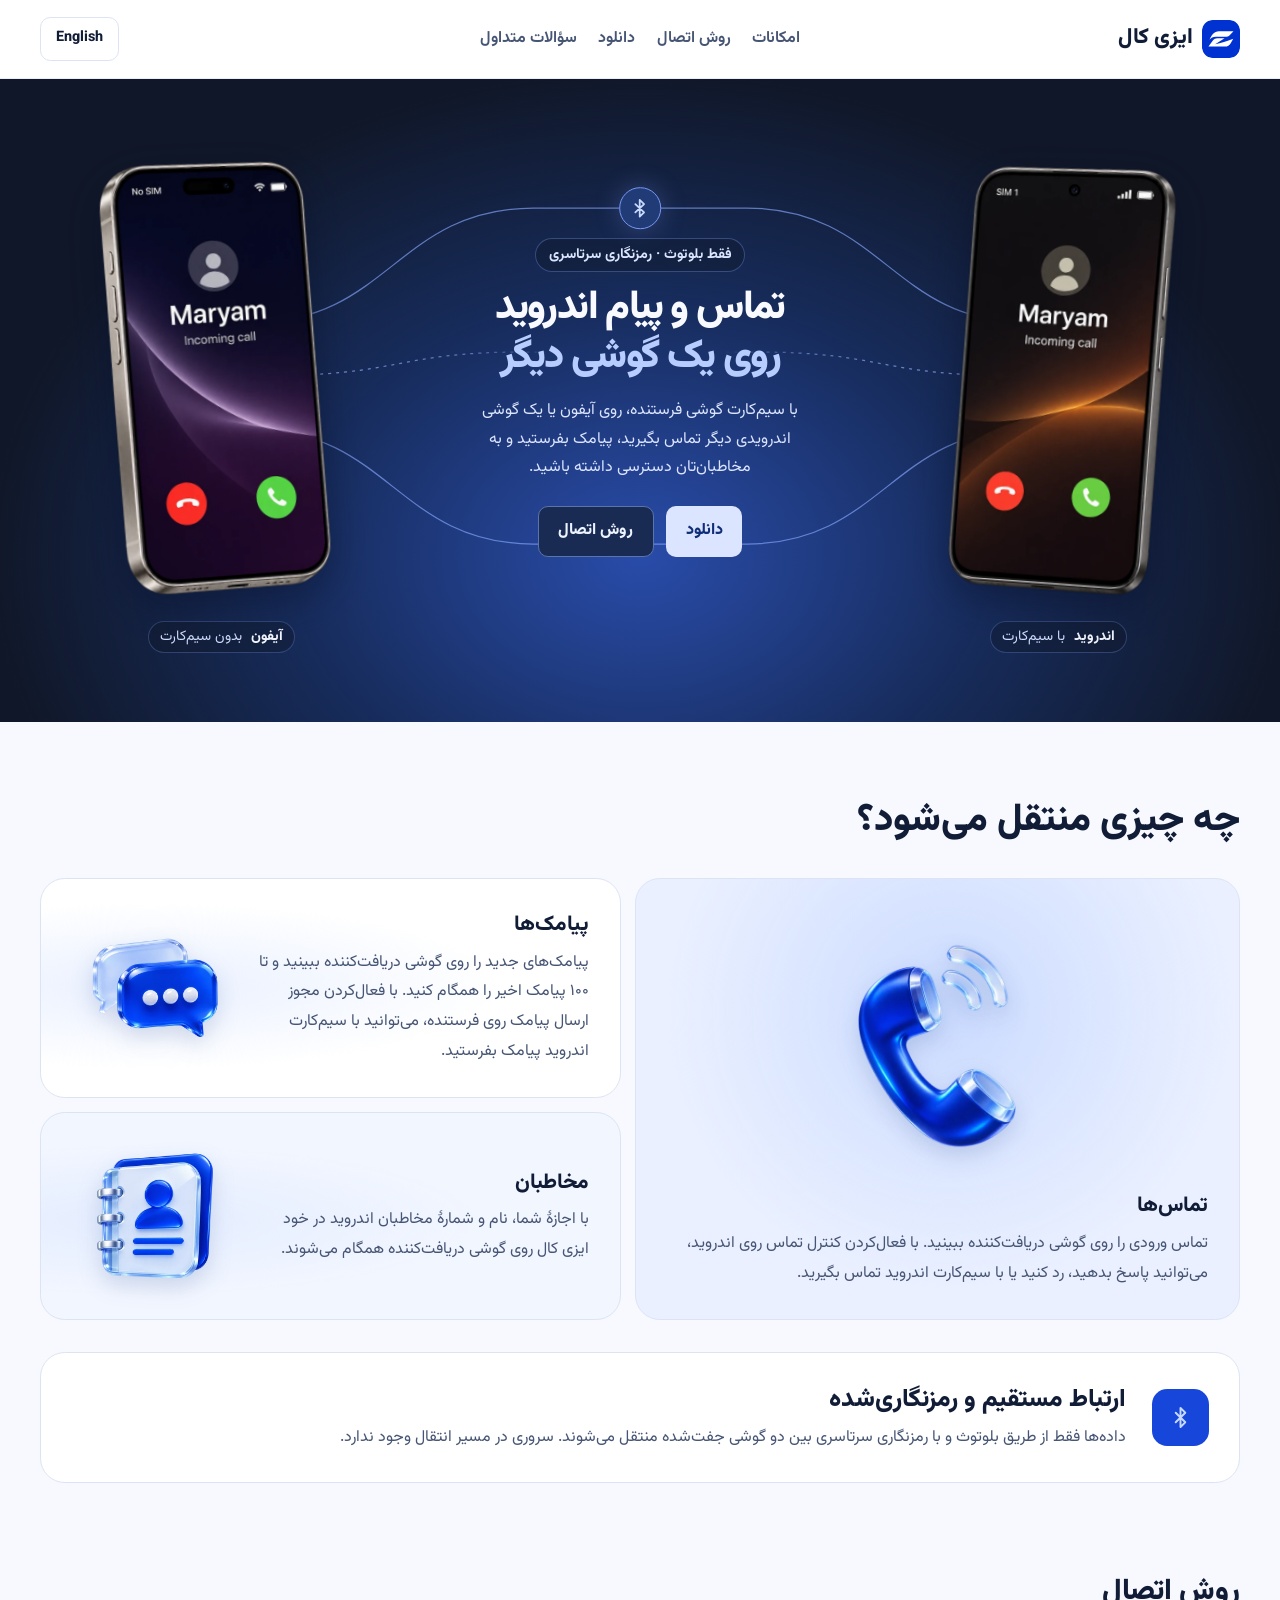
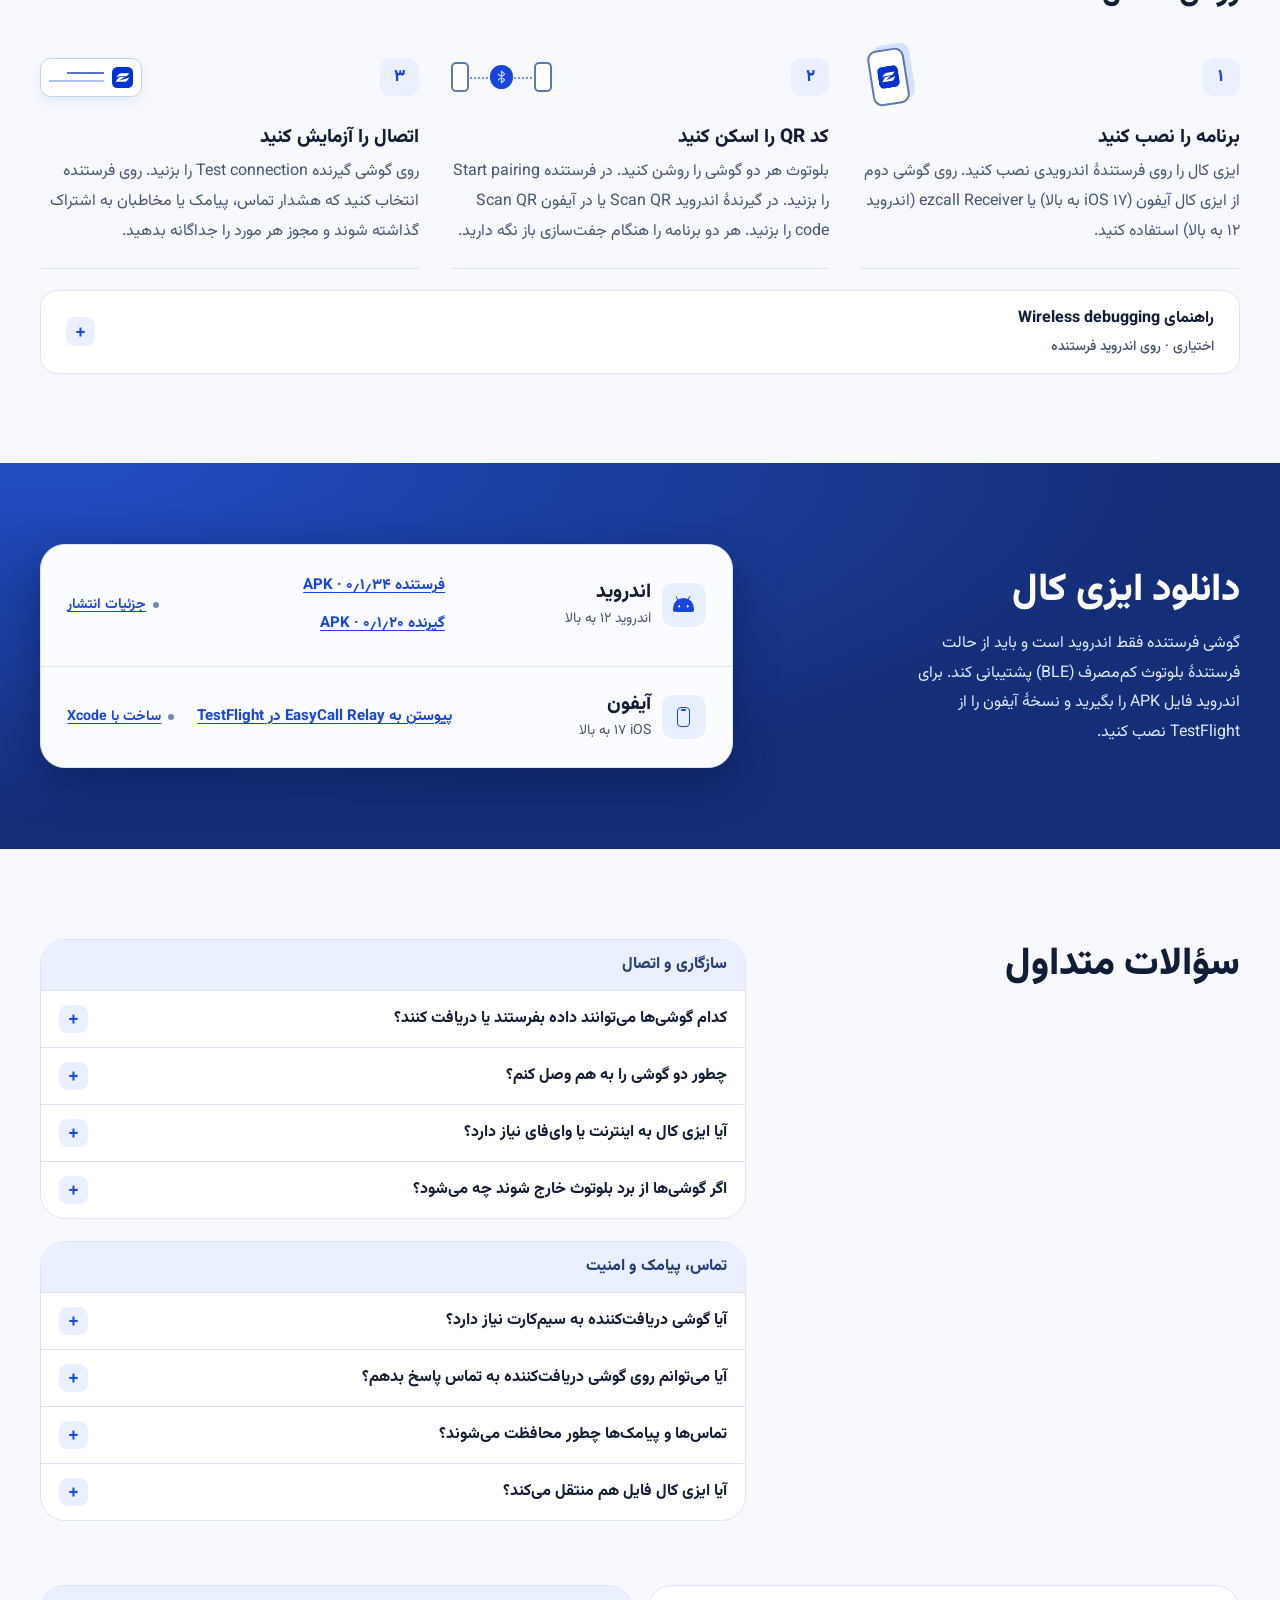
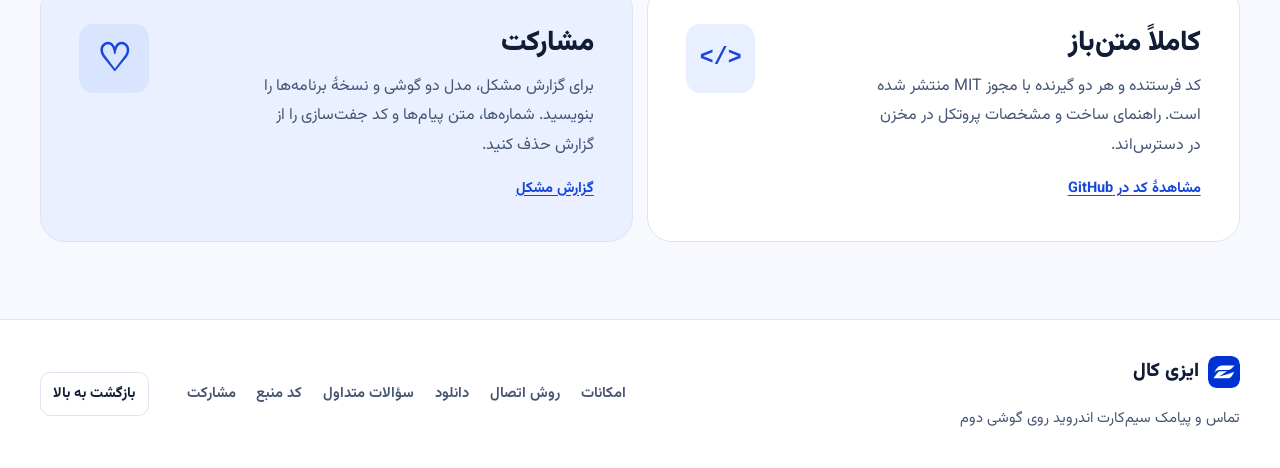
==== commit b654dd14: "Update Android release download links" ====
--- a/docs/index.html
+++ b/docs/index.html
@@ -174,8 +174,8 @@
               <div><h3>اندروید</h3><p>اندروید ۱۲ به بالا</p></div>
             </header>
             <ul class="platform-roles" role="list">
-              <li><a href="https://github.com/ehsatn/EZcall/releases/download/android-2026-11-28-8/ezcall-sender-0.1.30-release.apk">فرستنده ۰٫۱٫۳۰ · APK</a></li>
-              <li><a href="https://github.com/ehsatn/EZcall/releases/download/android-2026-11-28-8/ezcall-receiver-0.1.17-release.apk">گیرنده ۰٫۱٫۱۷ · APK</a></li>
+              <li><a href="https://github.com/ehsatn/EZcall/releases/download/android-2026-11-28-9/ezcall-sender-0.1.34-release.apk">فرستنده ۰٫۱٫۳۴ · APK</a></li>
+              <li><a href="https://github.com/ehsatn/EZcall/releases/download/android-2026-11-28-9/ezcall-receiver-0.1.20-release.apk">گیرنده ۰٫۱٫۲۰ · APK</a></li>
             </ul>
             <a class="platform-release" id="android-download" href="https://github.com/ehsatn/EZcall/releases/latest">جزئیات انتشار</a>
           </article>
